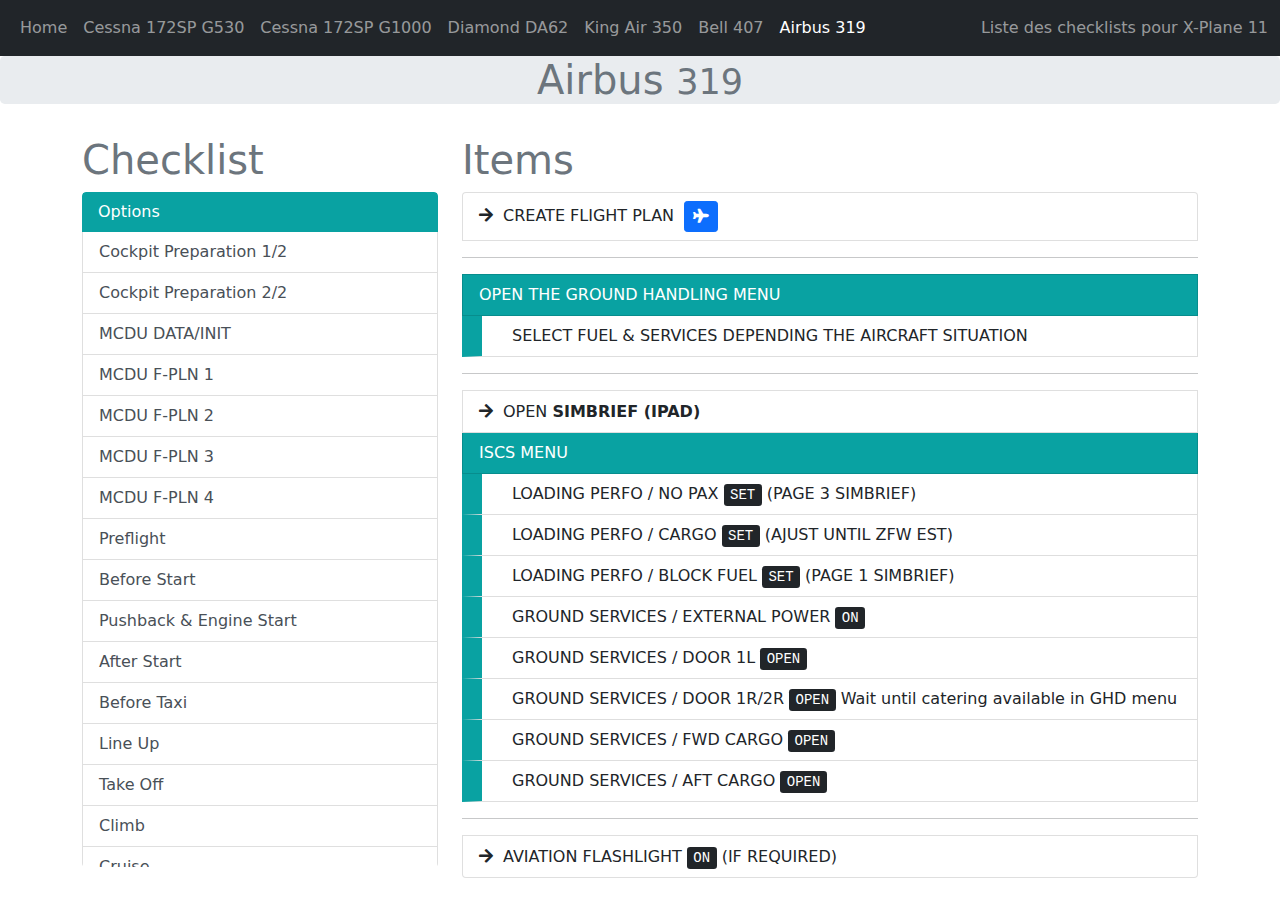
==== airbus319.html @ ed7b4c04 "Update airbus319.html" ====
<!doctype html>
<html lang="en">
<head>
	<title>Checklists pour X-Plane 11</title>
	<meta charset="UTF-8">
	<meta name="Content-Type" content="UTF-8">
	<meta name="Content-Language" content="fr">
	<meta name="Author" content="Coussini">
	<meta name="Viewport" content="width=device-width, initial-scale=1">
	<link rel="stylesheet" href="css/bootstrap.min.css">
	<link rel="stylesheet" href="https://use.fontawesome.com/releases/v5.7.0/css/all.css">	
	<link rel="stylesheet" href="css/style.css">
	<script src="js/bootstrap.bundle.min.js"></script>
	<script src="js/jquery.min.js"></script>
</head>
<body>
	<!--Navigation bar-->
	<div id="nav-placeholder">
	</div>
	<script>
		$("#nav-placeholder").load("nav.html");
	</script>
	<!--end of Navigation bar-->
	<div class="jumbotron jumbotron-fluid">
		<div class="container">
			<h1 class="text-center text-muted">Airbus <small>319</small></h1>
		</div>
	</div>
	<!--Copier le modèle vierge ici-->	
	<div class="container">
		<div class="row">
			<div class="col-4">
				<h1 class="text-muted">Checklist</h1>
				<div class="list-group defile" id="list-tab">
					<a class="list-group-item list-group-item-action active" data-bs-toggle="list" href="#list-option">Options</a>
					<a class="list-group-item list-group-item-action" data-bs-toggle="list" href="#list-cockpit-prepar1">Cockpit Preparation 1/2</a>
					<a class="list-group-item list-group-item-action" data-bs-toggle="list" href="#list-cockpit-prepar2">Cockpit Preparation 2/2</a>
					<a class="list-group-item list-group-item-action" data-bs-toggle="list" href="#list-cockpit-MCDU-data-init">MCDU DATA/INIT</a>
					<a class="list-group-item list-group-item-action" data-bs-toggle="list" href="#list-cockpit-MCDU-f-pln1">MCDU F-PLN 1</a>
					<a class="list-group-item list-group-item-action" data-bs-toggle="list" href="#list-cockpit-MCDU-f-pln2">MCDU F-PLN 2</a>
					<a class="list-group-item list-group-item-action" data-bs-toggle="list" href="#list-cockpit-MCDU-f-pln3">MCDU F-PLN 3</a>
					<a class="list-group-item list-group-item-action" data-bs-toggle="list" href="#list-cockpit-MCDU-sec-rad-init-perf">MCDU F-PLN 4</a>
					<a class="list-group-item list-group-item-action" data-bs-toggle="list" href="#list-cockpit-preflight">Preflight</a>
					<a class="list-group-item list-group-item-action" data-bs-toggle="list" href="#list-before-start">Before Start</a>
					<a class="list-group-item list-group-item-action" data-bs-toggle="list" href="#list-pushback-engine-start">Pushback & Engine Start</a>
					<a class="list-group-item list-group-item-action" data-bs-toggle="list" href="#list-after-start">After Start</a>
					<a class="list-group-item list-group-item-action" data-bs-toggle="list" href="#list-before-taxi">Before Taxi</a>
					<a class="list-group-item list-group-item-action" data-bs-toggle="list" href="#list-lineup">Line Up</a>
					<a class="list-group-item list-group-item-action" data-bs-toggle="list" href="#list-take-off">Take Off</a>
					<a class="list-group-item list-group-item-action" data-bs-toggle="list" href="#list-climb">Climb</a>
					<a class="list-group-item list-group-item-action" data-bs-toggle="list" href="#list-cruise">Cruise</a>
					<a class="list-group-item list-group-item-action" data-bs-toggle="list" href="#list-before-descent">Before Descent</a>
					<a class="list-group-item list-group-item-action" data-bs-toggle="list" href="#list-descent">Descent</a>
					<a class="list-group-item list-group-item-action" data-bs-toggle="list" href="#list-approach">Approach</a>
					<a class="list-group-item list-group-item-action" data-bs-toggle="list" href="#list-landing">Landing</a>
					<a class="list-group-item list-group-item-action" data-bs-toggle="list" href="#list-before-taxi">Before Taxi (after landing)</a>
					<a class="list-group-item list-group-item-action" data-bs-toggle="list" href="#list-parking">Parking</a>
					<a class="list-group-item list-group-item-action" data-bs-toggle="list" href="#list-securing">Securing Aircraft</a>
				</div>
			</div>
			<div class="col-8">
				<h1 class="text-muted">Items</h1>
				<div class="tab-content" id="nav-tabContent">
					<div class="tab-pane active show" id="list-option">
						<ul class="list-group">
							<li class="list-group-item titre-sans-element-primaire">CREATE FLIGHT PLAN<button type="button" class="btn btn-primary btn-sm" data-bs-toggle="modal" data-bs-target="#modal-flight-plan"><i class="fas fa-plane"></i></button></li>
							<hr>
							<li class="list-group-item titre-et-element-primaire">OPEN THE GROUND HANDLING MENU</li>
							<li class="list-group-item element-primaire">SELECT FUEL & SERVICES DEPENDING THE AIRCRAFT SITUATION</li>
							<hr>
							<li class="list-group-item titre-sans-element-primaire">OPEN <strong>SIMBRIEF (IPAD)</strong></li>
							<li class="list-group-item titre-et-element-primaire">ISCS MENU</li>
							<li class="list-group-item element-primaire">LOADING PERFO / NO PAX <kbd>SET</kbd> (PAGE 3 SIMBRIEF)</li>
							<li class="list-group-item element-primaire">LOADING PERFO / CARGO <kbd>SET</kbd> (AJUST UNTIL ZFW EST)</li>
							<li class="list-group-item element-primaire">LOADING PERFO / BLOCK FUEL <kbd>SET</kbd> (PAGE 1 SIMBRIEF)</li>
							<li class="list-group-item element-primaire">GROUND SERVICES / EXTERNAL POWER <kbd>ON</kbd></li>
							<li class="list-group-item element-primaire">GROUND SERVICES / DOOR 1L <kbd>OPEN</kbd></li>
							<li class="list-group-item element-primaire">GROUND SERVICES / DOOR 1R/2R <kbd>OPEN</kbd> Wait until catering available in GHD menu</li>
							<li class="list-group-item element-primaire">GROUND SERVICES / FWD CARGO <kbd>OPEN</kbd></li>
							<li class="list-group-item element-primaire">GROUND SERVICES / AFT CARGO <kbd>OPEN</kbd></li>
							<hr>
							<li class="list-group-item titre-sans-element-primaire">AVIATION FLASHLIGHT <kbd>ON</kbd> (IF REQUIRED)</li>
						</ul>
					</div>
					<div class="tab-pane" id="list-cockpit-prepar1">
						<ul class="list-group">
							<li class="list-group-item titre-et-element-primaire">PEDESTAL (optionnal)</li>
							<li class="list-group-item element-primaire">LANDING GEAR <kbd>DOWN</kbd></li>
							<li class="list-group-item element-primaire list-group-item-danger">PARKING BRAKE <kbd>SET</kbd></li>
							<li class="list-group-item element-primaire">ENGINE MASTER 1 & 2 <kbd>OFF</kbd></li>
							<li class="list-group-item element-primaire">IGNITION SELECTOR <kbd>NORMAL</kbd></li>
							<li class="list-group-item element-primaire">GROUND SPOILER <kbd>RETRACTED-DISARMED</kbd></li>
							<li class="list-group-item element-primaire">FLAPS <kbd>UP</kbd></li>
							<li class="list-group-item element-primaire">WEATHER RADAR (SYS) & (PWS) <kbd>OFF</kbd></li>
							<li class="list-group-item titre-et-element-primaire">OVERHEAD</li>
							<li class="list-group-item element-primaire">BATTERY 1 & 2	<kbd>ON</kbd></li>
							<li class="list-group-item element-primaire">EXTERIOR POWER	<kbd>ON</kbd> (DOORS CLOSE IN 12 MINUTES)</li>
							<li class="list-group-item titre-sans-element-primaire">AVIATION FLASHLIGHT <kbd>OFF</kbd> (IF REQUIRED)</li>
							<li class="list-group-item titre-et-element-primaire">INSTRUMENT PANEL (LIGHTS)</li>
							<li class="list-group-item element-primaire">CPT PFD & ND <kbd>BRT</kbd></li>
							<li class="list-group-item element-primaire">CO-PI PFD & ND <kbd>BRT</kbd></li>
							<li class="list-group-item element-primaire">ECAM UPPER AND LOWER <kbd>BRT</kbd></li>
							<li class="list-group-item element-primaire">MCDU LEFT & RIGHT <kbd>BRT</kbd></li>
						</ul>
					</div>
					<div class="tab-pane" id="list-cockpit-prepar2">
						<ul class="list-group">
							<li class="list-group-item titre-et-element-primaire">OVERHEAD LEFT (BOTTOM TO TOP)</li>
							<li class="list-group-item element-primaire">GND CTL <kbd>ON</kbd></li>
							<li class="list-group-item element-primaire list-group-item-danger">ADIRS DATA <kbd>STS</kbd></li>
							<li class="list-group-item element-primaire list-group-item-danger">ADIRS SYS <kbd>1</kbd></li>
							<li class="list-group-item element-primaire">ADIRS 1 & 2 & 3 <kbd>BAT</kbd></li>
							<li class="list-group-item titre-et-element-primaire">OVERHEAD CENTER (BOTTOM TO TOP)</li>
							<li class="list-group-item element-primaire element-lumiere">NAV & LOGO <kbd>1 </kbd></li>
							<li class="list-group-item element-primaire">OVHD INTEG LIGHT	<kbd>BRT</kbd></li>
							<li class="list-group-item element-primaire">DOME LIGHT	<kbd>BRT</kbd> (1 clic)</li>
							<li class="list-group-item element-primaire">ANN LT	<kbd>TEST</kbd> (and after, 1 clic)</li>
							<li class="list-group-item element-primaire">APU FIRE <kbd>TEST</kbd></li>
							<li class="list-group-item titre-et-element-primaire">ECAM SYSTEM CHECK</li>
							<li class="list-group-item element-primaire">HYD <kbd>PRESS</kbd> (CHECK HYDRAULIC LEVEL)</li>
							<li class="list-group-item element-primaire">ENG <kbd>PRESS</kbd> (CHECK OIL LEVEL)</li>
							<li class="list-group-item element-primaire">DOOR <kbd>PRESS</kbd> (OXYGEN LEVEL MUST BE GREEN)</li>
							<li class="list-group-item titre-sans-element-primaire">DOING WALK AROUND CHECK</li>
						</ul>
					</div>
					<div class="tab-pane" id="list-cockpit-MCDU-data-init">
						<ul class="list-group">
							<li class="list-group-item">FCU MODE SELECT <kbd>PLAN</kbd></li>
							<li class="list-group-item">FCU ZOOM SELECT <kbd>10</kbd></li>
							<li class="list-group-item">FCU DISPLAY SELECT <kbd>CSTR</kbd> (CONSTRAINTS)</li>
							<li class="list-group-item titre-sans-element-primaire">OPEN <strong>SIMBRIEF (IPAD)</strong></li>
							<li class="list-group-item titre-sans-element-primaire">OPEN MCDU AND <strong class="important">ENTERING USING KEYBOARD</strong></li>
							<li class="list-group-item titre-et-element-primaire">MCDU (DATA)</li>
							<li class="list-group-item">CURRENT PAGE <kbd>CHECK ENGINE TYPE</kbd> & <kbd>DATABASE</kbd></li>
							<li class="list-group-item titre-et-element-primaire">MCDU (INIT) INIT A; SIMBRIEF P.1</li>
							<li class="list-group-item">FROM/TO <kbd>DEPARTURE/ARRIVAL</kbd></li>
							<li class="list-group-item">ALTN <kbd>ALTERNATE AIRPORT</kbd></li>
							<li class="list-group-item">FLT NBR <kbd>FLIGHT NUMBER</kbd></li>
							<li class="list-group-item">COST INDEX <kbd>CI</kbd></li>
							<li class="list-group-item">CRZ FL <kbd>FL STEPS</kbd></li>
							<li class="list-group-item">ALIGN IRS <kbd>PRESS</kbd></li>
						</ul>
					</div>
					<div class="tab-pane" id="list-cockpit-MCDU-f-pln1">
						<ul class="list-group">
							<li class="list-group-item important">F-PLN KEY (GO TOP F-PLN); AIR PORT KEY (GO BOTTOM F-PLN)</li>
							<li class="list-group-item titre-et-element-primaire">MCDU (F-PLN) (INSERT DEPARTURE) SIMBRIEF P.2</li>
							<li class="list-group-item">DEPARTURE AIRPORT <kbd>PRESS TWICE</kbd></li>
							<li class="list-group-item">RUNWAY SELECT <kbd>PRESS</kbd></li>
							<li class="list-group-item">SIDS SELECT <kbd>PRESS</kbd> (IF REQUIRED)</li>
							<li class="list-group-item">TRANSIT SELECT <kbd>PRESS</kbd>	(IF REQUIRED)</li>
							<li class="list-group-item">F-PLN <kbd>PRESS</kbd> & INSERT <kbd>PRESS</kbd></li>
							<li class="list-group-item titre-et-element-primaire">MCDU (F-PLN) (INSERT WAYPOINT) SIMBRIEF P.2</li>
							<li class="list-group-item">ARROW UP <kbd>PRESS</kbd> (UNTIL F-PLN DISCONTINUITY)</li>
							<li class="list-group-item">ENTERING WAYPOINT AND CLIC <kbd>LEFT</kbd></li>
							<li class="list-group-item">INSERT <kbd>PRESS</kbd></li>
							<li class="list-group-item important">A GOOD PRACTICE ARE ENTERING TWO WAYPOINTS; THEN INSERT IT</li>
							<li class="list-group-item titre-et-element-primaire">MCDU (F-PLN) (DELETING WAYPOINT)</li>
							<li class="list-group-item">ARROW UP <kbd>PRESS</kbd> (UNTIL WAYPOINT TO DELETE)</li>
							<li class="list-group-item">CLR <kbd>CLIC</kbd></li>
							<li class="list-group-item">CLIC <kbd>LEFT</kbd> TO THE DESIRED WAYPOINT</li>
							<li class="list-group-item">INSERT <kbd>PRESS</kbd></li>
						</ul>
					</div>
					<div class="tab-pane" id="list-cockpit-MCDU-f-pln2">
						<ul class="list-group">
							<li class="list-group-item titre-et-element-primaire">MCDU (F-PLN) (INSERT AIRWAYS) SIMBRIEF P.2</li>
							<li class="list-group-item important">EXAMPLE: P600 FENIK L612 LAKEY</li>
							<li class="list-group-item">ARROW UP <kbd>PRESS</kbd> (UNTIL LAST WAYPOINT)</li>
							<li class="list-group-item">CLIC <kbd>LEFT</kbd> (NEAR THE LAST WAYPOINT)</li>
							<li class="list-group-item">AIRWAYS <kbd>PRESS</kbd></li>
							<li class="list-group-item">ENTERING P600 <kbd>CLIC VIA</kbd></li>
							<li class="list-group-item">ENTERING FENIK <kbd>CLIC TO</kbd></li>
							<li class="list-group-item">ENTERING L612 <kbd>CLIC VIA</kbd></li>
							<li class="list-group-item">ENTERING LAKEY <kbd>CLIC TO</kbd></li>
							<li class="list-group-item">RETURN <kbd>PRESS</kbd></li>
							<li class="list-group-item titre-et-element-primaire">MCDU (F-PLN) (INSERT ARRIVAL) SIMBRIEF P.2</li>
							<li class="list-group-item">ARRIVAL AIRPORT <kbd>PRESS</kbd></li>
							<li class="list-group-item">ARRIVAL <kbd>PRESS</kbd></li>
							<li class="list-group-item">RUNWAY SELECT <kbd>PRESS</kbd> (SELECT <span class="important fw-bold">RNV</span> OR <span class="important fw-bold">ILS</span> RUNWAY)</li>
							<li class="list-group-item">STAR SELECT <kbd>PRESS</kbd>	(IF REQUIRED)</li>
							<li class="list-group-item">VIA SELECT <kbd>PRESS</kbd>	(IF REQUIRED)</li>
							<li class="list-group-item">TRANSIT SELECT <kbd>PRESS</kbd>	(IF REQUIRED)</li>
							<li class="list-group-item">F-PLN <kbd>PRESS</kbd> & INSERT <kbd>PRESS</kbd></li>
						</ul>
					</div>
					<div class="tab-pane" id="list-cockpit-MCDU-f-pln3">
						<ul class="list-group">
							<li class="list-group-item titre-et-element-primaire">MCDU (F-PLN) (REMOVING DISC & MANUAL)</li>
							<li class="list-group-item">ARROW UP <kbd>PRESS</kbd> (UNTIL MANUAL)</li>
							<li class="list-group-item">CLR <kbd>CLIC</kbd></li>
							<li class="list-group-item">CLIC <kbd>LEFT</kbd> TO THE MANUAL WAYPOINT</li>
							<li class="list-group-item">INSERT <kbd>PRESS</kbd></li>
							<li class="list-group-item">ARROW UP <kbd>PRESS</kbd> (UNTIL F-PLN DISCONTINUITY)</li>
							<li class="list-group-item">CLR <kbd>CLIC</kbd></li>
							<li class="list-group-item">CLIC <kbd>LEFT</kbd> TO THE DISCONTINUITY</li>
							<li class="list-group-item">INSERT <kbd>PRESS</kbd></li>
							<li class="list-group-item titre-et-element-primaire">MCDU (F-PLN) (VERIFYING ROUTE)</li>
							<li class="list-group-item">F-PLN <kbd>PRESS</kbd></li>
							<li class="list-group-item">ARROW UP <kbd>PRESS</kbd> THRU VERIFICATION</li>
							<li class="list-group-item">CHECK ON THE NAVIGATION DISPLAY IF ROUTE OK</li>
							<li class="list-group-item">CHECK ALL CONSTRAINTS ALTITUDE WITHIN MAPS</li>
						</ul>
					</div>
					<div class="tab-pane" id="list-cockpit-MCDU-sec-rad-init-perf">
						<ul class="list-group">
							<li class="list-group-item titre-et-element-primaire">MCDU (SEC F-PLN) (TO BE COMPLETED)</li>
							<li class="list-group-item titre-et-element-primaire">MCDU (RAD NAV)</li>
							<li class="list-group-item">CHECK THAT ALL FREQ ARE CORRECT WITHIN MAPS</li>
							<li class="list-group-item titre-et-element-primaire">MCDU (INIT) INIT B</span></li>
							<li class="list-group-item important">N.B: PRESS LEFT KEY IF NOT INIT B PAGE</li>
							<li class="list-group-item titre-sans-element-primaire">ISCS MENU (LOADING PERFO)</li>
							<li class="list-group-item">ZFW/ZFWCG <kbd>PRESS</kbd> (FROM AIRCRAFT LOADING PAYLOD INFO)</li>
							<li class="list-group-item">BLOCK FUEL <kbd>PRESS</kbd> (FROM AIRCRAFT BLOCK FUEL INFO)</li>
							<li class="list-group-item titre-et-element-primaire">MCDU (PERF)</li>
							<li class="list-group-item titre-sans-element-primaire">ISCS MENU (LOADING PERFO)</li>
							<li class="list-group-item important">IN TO PERFORMANCE, SELECT S/F CONFIG</li>
							<li class="list-group-item">V1 <kbd>PRESS</kbd> (FROM TO PERFORMANCE INFO)</li>
							<li class="list-group-item">VR <kbd>PRESS</kbd> (FROM TO PERFORMANCE INFO)</li>
							<li class="list-group-item">V2 <kbd>PRESS</kbd> (FROM TO PERFORMANCE INFO)</li>
							<li class="list-group-item">TRANS ALT <kbd>PRESS</kbd> (18000 NA; 6000 EU FROM TO PERFORMANCE INFO)</li>
							<li class="list-group-item">FLAPS/THS <kbd>PRESS</kbd> FROM S/F CONFIG & THS INFO</li>
							<li class="list-group-item">FLEX TO TEMP <kbd>PRESS</kbd> FROM FLEX TEMP INFO</li>
						</ul>
					</div>
					<div class="tab-pane" id="list-cockpit-preflight">
						<ul class="list-group">
							<li class="list-group-item">SEATBELTS <kbd>AUTO</kbd></li>
							<li class="list-group-item">NO SMOKING <kbd>AUTO</kbd></li>
							<li class="list-group-item">FUEL PUMPS (6) <kbd>ON</kbd></li>
							<li class="list-group-item">APU MASTER <kbd>ON</kbd></li>
							<li class="list-group-item"><i class="fas fa-circle-notch fa-spin"></i>&nbsp;&nbsp;("WAIT UNTIL FLAPS OPEN (ECAM APU)")</li>
							<li class="list-group-item">APU START <kbd>ON</kbd></li>
							<li class="list-group-item"><i class="fas fa-circle-notch fa-spin"></i>&nbsp;&nbsp;("WAIT UNTIL AVAIL (ECAM APU)")</li>
							<li class="list-group-item">EXTERIOR POWER	<kbd>OFF</kbd></li>
							<hr>
							<li class="list-group-item titre-sans-element-primaire">OPEN THE GROUND HANDLING MENU / CONTROL / HIDE ALL</li>
							<li class="list-group-item titre-et-element-primaire">ISCS MENU</li>
							<li class="list-group-item element-primaire">GROUND SERVICES / DOOR 1L <kbd>CLOSE</kbd></li>
							<li class="list-group-item element-primaire">GROUND SERVICES / DOOR 1R/2R <kbd>CLOSE</kbd></li>
							<li class="list-group-item element-primaire">GROUND SERVICES / FWD CARGO <kbd>CLOSE</kbd></li>
							<li class="list-group-item element-primaire">GROUND SERVICES / AFT CARGO <kbd>CLOSE</kbd></li>
						</ul>
					</div>
					<div class="tab-pane" id="list-before-start">
						<ul class="list-group">
							<li class="list-group-item titre-sans-element-primaire">CHECK THAT ALL DOORS ARE CLOSE</li>
							<li class="list-group-item element-lumiere">BEACON <kbd>ON </kbd></li>
							<li class="list-group-item">BARO DEPARTURE <kbd>SET</kbd></li>
							<li class="list-group-item">ALTITUDE <kbd>SET</kbd></li>
							<li class="list-group-item">FCU MODE SELECT <kbd>ARC</kbd></li>
							<li class="list-group-item">FCU ZOOM SELECT <kbd>20</kbd></li>
							<li class="list-group-item">TERR ON ND <kbd>ON</kbd></li>
							<li class="list-group-item">TRANSPONDER MODE <kbd>AUTO</kbd></li>
							<li class="list-group-item">ENTER SQUAT NUMBER <kbd>1577</kbd></li>
							<li class="list-group-item">TCAS <kbd>ABV</kbd></li>
						</ul>
					</div>
					<div class="tab-pane" id="list-pushback-engine-start">
						<ul class="list-group">
							<li class="list-group-item titre-et-element-primaire">BETTER PUSHBACK</li>
							<li class="list-group-item element-primaire">PRE-PLAN <kbd>EXECUTE</kbd></li>
							<li class="list-group-item element-primaire">PUSHBACK <kbd>START</kbd></li>
							<hr>
							<li class="list-group-item titre-et-element-primaire">ENGINE START</li>
							<li class="list-group-item element-primaire">APU BLEED <kbd>ON</kbd></li>
							<li class="list-group-item element-primaire">ENGINE MODE <kbd>START</kbd></li>
							<li class="list-group-item element-primaire list-group-item-danger">ENGINE 1 <kbd>START</kbd></li>
							<li class="list-group-item element-primaire">CHRONO <kbd>START</kbd></li>
							<li class="list-group-item element-primaire"><i class="fas fa-circle-notch fa-spin"></i>&nbsp;&nbsp;("WAIT UNTIL ENGINE 1 N1 AVAILABLE ")</li>
							<li class="list-group-item element-primaire">CHRONO <kbd>STOP</kbd></li>
							<li class="list-group-item element-primaire list-group-item-danger">ENGINE 2 <kbd>START</kbd></li>
							<li class="list-group-item element-primaire">CHRONO <kbd>START</kbd></li>
							<li class="list-group-item element-primaire"><i class="fas fa-circle-notch fa-spin"></i>&nbsp;&nbsp;("WAIT UNTIL ENGINE 2 N1 AVAILABLE ")</li>
							<li class="list-group-item element-primaire">CHRONO <kbd>STOP</kbd></li>
						</ul>
					</div>
					<div class="tab-pane" id="list-after-start">
						<ul class="list-group">
							<li class="list-group-item">ENGINE MODE <kbd>NORM</kbd></li>
							<li class="list-group-item">GROUND SPOILER <kbd>ARM</kbd></li>
							<li class="list-group-item">RUD TRIM <kbd>RESET</kbd></li>
							<li class="list-group-item">FLAPS <kbd>SET FOR TAKOFF</kbd></li>
							<li class="list-group-item">TRIM <kbd>SET FOR TAKOFF</kbd></li>
							<li class="list-group-item">APU BLEED <kbd>OFF</kbd></li>
							<li class="list-group-item">APU MASTER <kbd>OFF</kbd></li>
						</ul>
					</div>
					<div class="tab-pane" id="list-before-taxi">
						<ul class="list-group">
							<li class="list-group-item element-lumiere">RUNWAY TURN <kbd>ON</kbd></li>
							<li class="list-group-item element-lumiere">NOSE LIGHT <kbd>TAXI</kbd></li>
							<li class="list-group-item titre-sans-element-primaire">CALL FOLOW ME CAR</li>
							<li class="list-group-item titre-sans-element-primaire">TAXING RUNWAY <kbd>20 KNOTS </kbd></li>
						</ul>
					</div>
					<div class="tab-pane" id="list-lineup">
						<ul class="list-group">
							<li class="list-group-item titre-et-element-primaire">ECAM F/CTL MENU</li>
							<li class="list-group-item element-primaire">FLIGHT CONTROL <kbd>CHECK</kbd></li>
							<li class="list-group-item">AUTO BRAKE <kbd>MAX</kbd></li>
							<li class="list-group-item">TEST T.O CONFIG <kbd>PUSH</kbd></li>
							<li class="list-group-item">CALL FWD (OVERHEAD) <kbd>PUSH</kbd> (CLEAR CONFIGURATION STATUS ECAM)</li>
							<li class="list-group-item">RADAR <kbd>ON</kbd></li>
							<li class="list-group-item">WINDSHIELD <kbd>ON</kbd></li>
							<li class="list-group-item">TCAS <kbd>TA/RA</kbd></li>
							<li class="list-group-item element-lumiere">STROBE <kbd>AUTO</kbd></li>
							<li class="list-group-item element-lumiere">LAND <kbd>ON</kbd></li>
							<li class="list-group-item element-lumiere">NOSE <kbd>T.O.</kbd></li>
						</ul>
					</div>
					<div class="tab-pane" id="list-take-off">
						<ul class="list-group">
							<li class="list-group-item list-group-item-danger">PARKING BRAKE <kbd>SET</kbd></li>
							<li class="list-group-item">CHRONO <kbd>START</kbd></li>
							<li class="list-group-item">THROTTLE N1 <kbd>50%</kbd></li>
							<li class="list-group-item">PARKING BRAKE <kbd>RELEASE</kbd></li>
							<li class="list-group-item">THROTTLE N1 <kbd>FLEX/TOGA</kbd></li>
							<li class="list-group-item titre-sans-element-primaire important">JOYSTICK DOWN UNTIL 80KTS; NEUTRAL AT 100KTS</li>
							<hr>
							<li class="list-group-item titre-et-element-primaire">VR - POSITIVE RATE</li>
							<li class="list-group-item element-primaire">LANDING GEAR <kbd>UP</kbd></li>
							<li class="list-group-item element-primaire">GROUND SPOILER <kbd>DISARMED</kbd></li>
							<li class="list-group-item titre-et-element-primaire">FOLLOW FLIGHT DIRECTOR</li>
							<li class="list-group-item element-primaire">PFD "LVR CLB"</span> <kbd>THROTTLE LEVERS CLB</kbd></li>
							<li class="list-group-item element-primaire"><kbd class="pfd-airspeed">-F</kbd> FLAPS <kbd>UP</kbd></li>
							<li class="list-group-item element-primaire"><kbd class="pfd-airspeed">-S</kbd> FLAPS <kbd>RETRACT</kbd></li>
							<hr>
							<li class="list-group-item">AP1 <kbd>ON</kbd></li>
							<li class="list-group-item">ECAM CRUISE (TAT) -> 10°C (CLOUDY) <kbd>ENG ICE ON</kbd></li>
							<li class="list-group-item element-lumiere">RUNWAY TURN <kbd>OFF</kbd></li>
							<li class="list-group-item element-lumiere">NOSE LIGHT <kbd>OFF</kbd></li>
						</ul>
					</div>
					<div class="tab-pane" id="list-climb-cruise">
						<ul class="list-group">
							<li class="list-group-item">160-170 KIAS <kbd>TORQUE 80 </kbd></li>
							<li class="list-group-item">PROPELLER LEVERS <kbd>1600 RPM</kbd></li>
 							<hr>
							<li class="list-group-item titre-et-element-primaire">CLIMBING SPEEDS</li>
							<li class="list-group-item element-primaire">170 KIAS <kbd>0 TO 10,000 </kbd></li>
							<li class="list-group-item element-primaire">160 KIAS <kbd>10,000 TO 15,000 </kbd></li>
							<li class="list-group-item element-primaire">150 KIAS <kbd>15,000 TO 20,000 </kbd></li>
							<li class="list-group-item element-primaire">140 KIAS <kbd>20,000 TO 25,000 </kbd></li>
							<li class="list-group-item element-primaire">130 KIAS <kbd>25,000 TO 30,000 </kbd></li>
							<li class="list-group-item element-primaire">120 KIAS <kbd>30,000 TO 35,000 </kbd></li>
							<hr>
							<li class="list-group-item titre-et-element-primaire">GENERAL RULES TRANSITION LEVEL (CLIMB)</li>
							<li class="list-group-item element-primaire">BARO <kbd>SET STANDARD</kbd></li>
							<hr>
							<li class="list-group-item titre-et-element-primaire">CRUISE</li>
							<li class="list-group-item element-primaire">TORQUE <kbd>85</kbd></li>
							<li class="list-group-item element-primaire list-group-item-danger">AUTOFEATHER <kbd>OFF </kbd></li>
						</ul>
					</div>
					<div class="tab-pane" id="list-descent">
						<ul class="list-group">
							<li class="list-group-item titre-sans-element-primaire titre-et-element-primaire">CHECKLIST PERFORMANCE LANDING</li>
							<li class="list-group-item titre-sans-element-primaire element-primaire">PRESS SET MARKERS</li>
							<hr>
							<li class="list-group-item titre-sans-element-primaire">CHECK VNAV DATA (GARMIN 530)</li>
							<hr>
							<li class="list-group-item">ESTABLISH 180 KIAS <kbd>TORQUE 15</kbd></li>
							<li class="list-group-item list-group-item-danger">SET ALTITUDE DESCENT JUST BEFORE DESCENT</li>
							<li class="list-group-item element-primaire">DSC (AUTOPILOT) <kbd>ACTIVE</kbd></li>
							<li class="list-group-item element-primaire list-group-item-danger">AUTOFEATHER <kbd>ON </kbd></li>
							<hr>
							<li class="list-group-item titre-et-element-primaire">GENERAL RULES TRANSITION LEVEL (DESCENT)</li>
							<li class="list-group-item element-primaire titre-sans-element-primaire">OPEN <strong>LITTLE NAVMAP (IPAD)</strong></li>
							<li class="list-group-item element-primaire">BARO ARRIVAL <kbd>SET</kbd></li>
						</ul>
					</div>
					<div class="tab-pane" id="list-approach">
						<ul class="list-group">
							<li class="list-group-item">CRS ACT (IN CASE ILS ONLY) <kbd>UNTIL LOC</kbd></li>
							<li class="list-group-item element-lumiere">LANDING LIGHTS <kbd>ON</kbd></li>	
							<li class="list-group-item">PROPELLER LEVERS <kbd>HIGH RPM</kbd></li>
							<li class="list-group-item">CONDITION LEVERS <kbd>HIGH IDLE</kbd></li>
							<li class="list-group-item">APPR <kbd>ACTIVE</kbd></li>
 							<hr>
							<li class="list-group-item titre-et-element-primaire">SPEEDS</li>
							<li class="list-group-item element-primaire">GREEN DOT <kbd>FLAPS 1 </kbd></li>
							<li class="list-group-item element-primaire">S-SPEED <kbd>GEAR DOWN </kbd></li>
							<li class="list-group-item element-primaire">S-SPEED <kbd>FLAPS 2 </kbd></li>
							<li class="list-group-item element-primaire">F-SPEED <kbd>FLAPS 3 </kbd></li>
						</ul>
					</div>
					<div class="tab-pane" id="list-landing">
						<ul class="list-group">
							<li class="list-group-item titre-et-element-primaire">EXIT RUNWAY</li>
							<li class="list-group-item element-primaire">FLAPS <kbd>UP </kbd></li>
							<li class="list-group-item element-primaire element-lumiere">LANDING LIGHTS <kbd>OFF </kbd></li>
							<li class="list-group-item element-primaire element-lumiere">STROBE LIGHTS <kbd>OFF</kbd></li>	
						</ul>
					</div>
					<div class="tab-pane" id="list-parking">
						<ul class="list-group">
							<li class="list-group-item">PARKING BRAKE <kbd>SET </kbd></li>
							<li class="list-group-item titre-sans-element-primaire">OPEN WINDOWS</li>
							<li class="list-group-item list-group-item-danger">ENG AUTO <kbd>OFF </kbd></li>
							<li class="list-group-item">BLEED AIR VALVES <kbd>OFF </kbd></li>
							<li class="list-group-item">ENVR BLEED AIR NORMAL <kbd>OFF </kbd></li>
							<li class="list-group-item">AIR CONDITIONING BUTON <kbd>OFF </kbd></li>
							<li class="list-group-item">AFT BLOWER <kbd>OFF </kbd></li>
						</ul>
					</div>
					<div class="tab-pane" id="list-shutdown">
						<ul class="list-group">
							<li class="list-group-item list-group-item-danger">AVIONIC MASTER <kbd>OFF </kbd></li>
							<li class="list-group-item">INVERTER 1 <kbd>OFF </kbd></li>
							<li class="list-group-item">INVERTER 2 <kbd>OFF </kbd></li>
							<li class="list-group-item">CONDITION LEVERS <kbd>CUT OFF </kbd></li>
							<li class="list-group-item">PROPELLER LEVERS <kbd>FEATHER </kbd></li>
							<li class="list-group-item element-lumiere">BEACON LIGHTS <kbd>OFF </kbd></li>
							<li class="list-group-item element-lumiere">TAXI LIGHTS <kbd>OFF </kbd></li>
							<li class="list-group-item element-lumiere">NAV LIGHTS <kbd>OFF </kbd></li>
							<li class="list-group-item">L GEN <kbd>OFF </kbd></li>
							<li class="list-group-item">R GEN <kbd>OFF </kbd></li>
							<li class="list-group-item">TURBINE < 15% <kbd class="petit">MASTER (BAT) </kbd><kbd class="petit">OFF</kbd></li>
						</ul>
					</div>
				</div>
			</div>
		</div>    
	</div>    
	<!-- 	modal flight plan here -->						
	<div class="modal" id="modal-flight-plan" tabindex="-1">
		<div class="modal-dialog modal-dialog-centered modal-dialog-scrollable">
			<div class="modal-content">
				<div class="modal-header">
					<h5 class="modal-title">CREATE FLIGHT PLAN</h5>
				</div>
				<div class="modal-body">
					<ul class="list-group">
						<li class="list-group-item titre-fonce">SIMBRIEF (Desktop)</li>
						<li class="list-group-item">Créé un vol; Générer le plan de vol OFP;</li>
						<li class="list-group-item">À la page 2 du document PDF preview, copier le « routing »</li>
						<li class="list-group-item titre-fonce">LITTLE NAVMAP (Desktop)</li>
						<li class="list-group-item">Choisir l’option nouveau plan de vol à partir de la description de l’itinéraire</li>
						<li class="list-group-item">Enlever les références de pistes (genre "/24r")</li>
						<li class="list-group-item">Cliquez sur lire la description de l’itinéraire</li>
						<li class="list-group-item">Cliquez sur créer un plan de vol</li>
						<li class="list-group-item">Dans la planification de vol, cliquez sur les aéroports pour ajouter les sid ou les star ou les procédures d’approche selon le cas.</li>
						<li class="list-group-item">Cliquez sur l’icône correspondant au profil d’élévation du plan de vol pour l’<span class="important">ALTITUDE SÉCURITAIRE</span> à utiliser pour ce vol (la ligne rouge de ce graphique indique le niveau à respecter)</li>
					</ul>
				</div>
				<div class="modal-footer">
					<button type="button" class="btn btn-secondary" data-bs-dismiss="modal">Close</button>
				</div>
			</div>
		</div>
	</div>
	<!-- 	modal insert Garmion 530 RNAV or ILS here -->						
	<div class="modal" id="modal-enter-garmin-G530-rnav" tabindex="-1">
		<div class="modal-dialog modal-dialog-centered modal-dialog-scrollable">
	    <div class="modal-content">
	      <div class="modal-header">
	        <h5 class="modal-title">INSERTING GARMIN G530 DATA</h5>
	      </div>
	      <div class="modal-body">
					<ul class="list-group">
						<li class="list-group-item list-group-item-danger">Toujours saisir l'aéroport de départ et destination au début de la séquence de saisi</li>
						<li class="list-group-item list-group-item-danger">Ensuite entrer la SID, la ROUTE puis la STAR</li>
						<hr>
						<li class="list-group-item titre-et-element-primaire">Pour détruire un waypoint ou un item</li>
						<li class="list-group-item element-primaire">Appuyez sur le gros bouton <kbd>CRSR</kbd> pour être en surbrillance</li>
						<li class="list-group-item element-primaire">Tournez le gros bouton <kbd>CRSR</kbd> pour choisir un waypoint</li>
						<li class="list-group-item element-primaire">Appuyez sur <kbd>CLR</kbd> + <kbd>ENT</kbd></li>
						<hr>
						<li class="list-group-item"><code>Cyhu/24r dct megtu naskk cyul/06r</code></li>
						<li class="list-group-item titre-fonce">Saisir cyhu (Aéroport de départ)</li>
						<li class="list-group-item">Appuyez longuement sur <kbd>CLR</kbd></li>
						<li class="list-group-item">Appuyez sur <kbd>FPL</kbd></li>
						<li class="list-group-item">Appuyez sur <kbd>MENU</kbd></li>
						<li class="list-group-item">Utilisez un bouton <kbd>CRSR</kbd> et sélectionner « delete flight plan » + <kbd>ENT</kbd></li>
						<li class="list-group-item">Si cyhu n’est pas inscrit, appuyez longuement sur <kbd>CLR</kbd> puis faire <kbd>FPL</kbd></li>
						<li class="list-group-item">Assurez vous que cyhu est en surbrillance (sinon appuyez sur le bouton <kbd>CRSR</kbd>)</li>
						<li class="list-group-item">Tournez le gros bouton <kbd>CRSR</kbd> pour choisir une ligne vierge en bas</li>
						<li class="list-group-item titre-fonce">Saisir cyul (Aéroport d'arrivée)</li>
						<li class="list-group-item">Tournez le petit bouton <kbd>CRSR</kbd> pour choisir la premiere</li>
						<li class="list-group-item">Tournez le gros bouton <kbd>CRSR</kbd> pour faire la lettre suivante</li>
						<li class="list-group-item">Lorsque le mot cyul est inscrit + <kbd>ENT (2 fois)</kbd></li>
						<li class="list-group-item">Assurez vous que cyul est en surbrillance, ce qui permet d'insérer un point avant ce dernier</li>
						<li class="list-group-item titre-fonce">Saisir la route megtu ET naskk</li>
						<li class="list-group-item">Procédez à la saisie sur le mot cyul (ne pas s'en faire car cela n'effacera pas cyul)</li>
						<li class="list-group-item titre-fonce">Procédure d'arrivée STAR</li>
						<li class="list-group-item">Assurez vous que cyul est en surbrillance</li>
						<li class="list-group-item">Appuyez sur <kbd>PROC</kbd></li>
						<li class="list-group-item">Utilisez un bouton <kbd>CRSR</kbd> et sélectionner « select approach » + <kbd>ENT</kbd></li>
						<li class="list-group-item titre-fonce">RNAV</li>
						<li class="list-group-item">Utilisez un bouton <kbd>CRSR</kbd> et sélectionner « rnv06r gps » + <kbd>ENT</kbd></li>
						<li class="list-group-item">Utilisez un bouton <kbd>CRSR</kbd> et sélectionner « vectors » + <kbd>ENT (2 fois)</kbd></li>
						<li class="list-group-item titre-fonce">ILS</li>
						<li class="list-group-item">Utilisez un bouton <kbd>CRSR</kbd> et sélectionner « ils06r » + <kbd>ENT</kbd></li>
						<li class="list-group-item">Utilisez un bouton <kbd>CRSR</kbd> et sélectionner « vectors » + <kbd>ENT (2 fois)</kbd></li>
					</ul>
	      </div>
	      <div class="modal-footer">
	        <button type="button" class="btn btn-secondary" data-bs-dismiss="modal">Close</button>
	      </div>
	    </div>
		</div>
	</div>
	<!-- 	modal flight plan here -->						
	<div class="modal" id="modal-enter-garmin-G530-managing" tabindex="-1">
		<div class="modal-dialog modal-dialog-centered modal-dialog-scrollable">
	    <div class="modal-content">
	      <div class="modal-header">
	        <h5 class="modal-title">SAVING OR LOADING G530 GARMIN FLIGHT PLAN</h5>
	      </div>
	      <div class="modal-body">
					<ul class="list-group">
						<li class="list-group-item titre-fonce">SAUVEGARDE DU PLAN DE VOL</li>
						<li class="list-group-item">Appuyez sur <kbd>FPL</kbd></li>
						<li class="list-group-item">Appuyez sur <kbd>MENU</kbd></li>
						<li class="list-group-item">Utilisez un bouton <kbd>CRSR</kbd> et sélectionner « save flight plan » + <kbd>ENT</kbd></li>
						<li class="list-group-item titre-fonce">CHARGER UN PLAN DE VOL</li>
						<li class="list-group-item">Appuyez sur <kbd>FPL</kbd></li>
						<li class="list-group-item">Assurez vous le plan de vol ne soit pas en surbrillance (sinon appuyez sur le bouton <kbd>CRSR</kbd>)</li>
						<li class="list-group-item">Utilisez le petit bouton <kbd>CRSR</kbd> afin d’afficher la liste des plans de vol sauvegardés</li>
						<li class="list-group-item">Appuyez sur le bouton <kbd>CRSR</kbd></li>
						<li class="list-group-item">Utilisez un bouton <kbd>CRSR</kbd> et sélectionnez le plan de vol désiré + <kbd>ENT</kbd></li>
					</ul>
	      </div>
	      <div class="modal-footer">
	        <button type="button" class="btn btn-secondary" data-bs-dismiss="modal">Close</button>
	      </div>
	    </div>
		</div>
	</div>
	<!-- 	modal flight plan here -->						
	<div class="modal" id="modal-enter-garmin-G530-vnav" tabindex="-1">
		<div class="modal-dialog modal-dialog-centered modal-dialog-scrollable">
	    <div class="modal-content">
	      <div class="modal-header">
	        <h5 class="modal-title">ENTERING G530 GARMIN VNANV DATA</h5>
	      </div>
	      <div class="modal-body">
					<ul class="list-group">
						<li class="list-group-item">Appuyez sur <kbd>VNAV</kbd></li>
						<li class="list-group-item">Assurez d'être en surbrillance (sinon appuyez sur le bouton <kbd>CRSR</kbd></li>
						<li class="list-group-item">Utilisez le gros bouton <kbd>CRSR</kbd> pour sélectionner un champs de saisie</li>
						<li class="list-group-item">Utilisez le petit bouton <kbd>CRSR</kbd> pour saisir des données</li>
						<li class="list-group-item titre-fonce">TARGET ALTITUDE</li>
						<li class="list-group-item">Choisissez la valeur en pied selon un waypoint ou autres</li>
						<li class="list-group-item titre-fonce">TARGET POSITION</li>
						<li class="list-group-item">Choisisez la valeur en NM de la position cible</li>
						<li class="list-group-item">Choisisez si on doit atteindre cette cible avant (Before) ou après (After)</li>
						<li class="list-group-item">Choisisez le waypoint cible ou l'aéroport</li>
						<li class="list-group-item titre-fonce">VS PROFILE</li>
						<li class="list-group-item">Choisisez la valeur en f/s (idéalement 1000-1500 feet/minutes)</li>
					</ul>
	      </div>
	      <div class="modal-footer">
	        <button type="button" class="btn btn-secondary" data-bs-dismiss="modal">Close</button>
	      </div>
	    </div>
		</div>
	</div>
	<script>
		$(document).ready(function() {
			$('a.list-group-item').click(function() {
				$('li').removeClass("active");
			});
			$('li').click(function() {
				$('li.active').removeClass("active");
				$(this).addClass("active");
			});
		});
	</script>	
	<!--Fin du modèle vierge -->	
</body>
</html>
---- css/style.css ----
/*!
 * Mes styles pour les checklists
 */
.jumbotron 
{
	margin-bottom: 2rem;
	background-color: #e9ecef;
	border-radius: .3rem;
}
.img-menu 
{
    float: left;
    width:  100px;
    height: 100px;
    object-fit: cover;
}
.btn
{
	margin-left: 10px;
}
.btn-primary:not(:disabled):not(.disabled):focus{
  box-shadow: 0 0 5px red;
}
a.list-group-item.active 
{
	background-color: #09A2A2;
	border: #09A2A2;
}
li.list-group-item.active 
{
	background-color: lightgrey;
	border: lightgrey;
	color: black;
}
.important
{
	color: #0d6efd;
}
kbd.petit
{
	font-size: 12px;
}
kbd.petit::after
{
	color: red;
	content: "/";
}
/*!
 * Styles Généraux
 */
.titre-fonce
{
	background-color: black;
	color: white;
}
.titre-et-element-primaire
{
	background-color: #09A2A2;
	color: white;
}
.element-primaire, li.list-group-item.element-primaire.active
{
	border-left-style: solid;
	border-left-width: 20px;
	border-left-color: #09A2A2;
	padding-left: 30px;
}
.titre-sans-element-primaire
{
	/*background-color: #96FFFF;*/
}
.titre-sans-element-primaire::before
{
	font-family: "Font Awesome 5 Free"; font-weight: 900; content: "\f061";
	margin-right: 10px;
}
.titre-et-element-secondaire
{
	background-color: darkgrey;
}
.element-secondaire, li.list-group-item.element-secondaire.active
{
	border-left-style: solid;
	border-left-width: 20px;
	border-left-color: black;
	padding-left: 30px;
}
.element-lumiere
{
	background-color: #fff3cd;
	color: black;
}
.element-lumiere > kbd
{
	color:	orange;
}
.defile 
{
  height: 75vh;
  overflow: hidden;
  overflow-y: scroll; 
}
.pfd-airspeed
{
	color: #28B463;
}
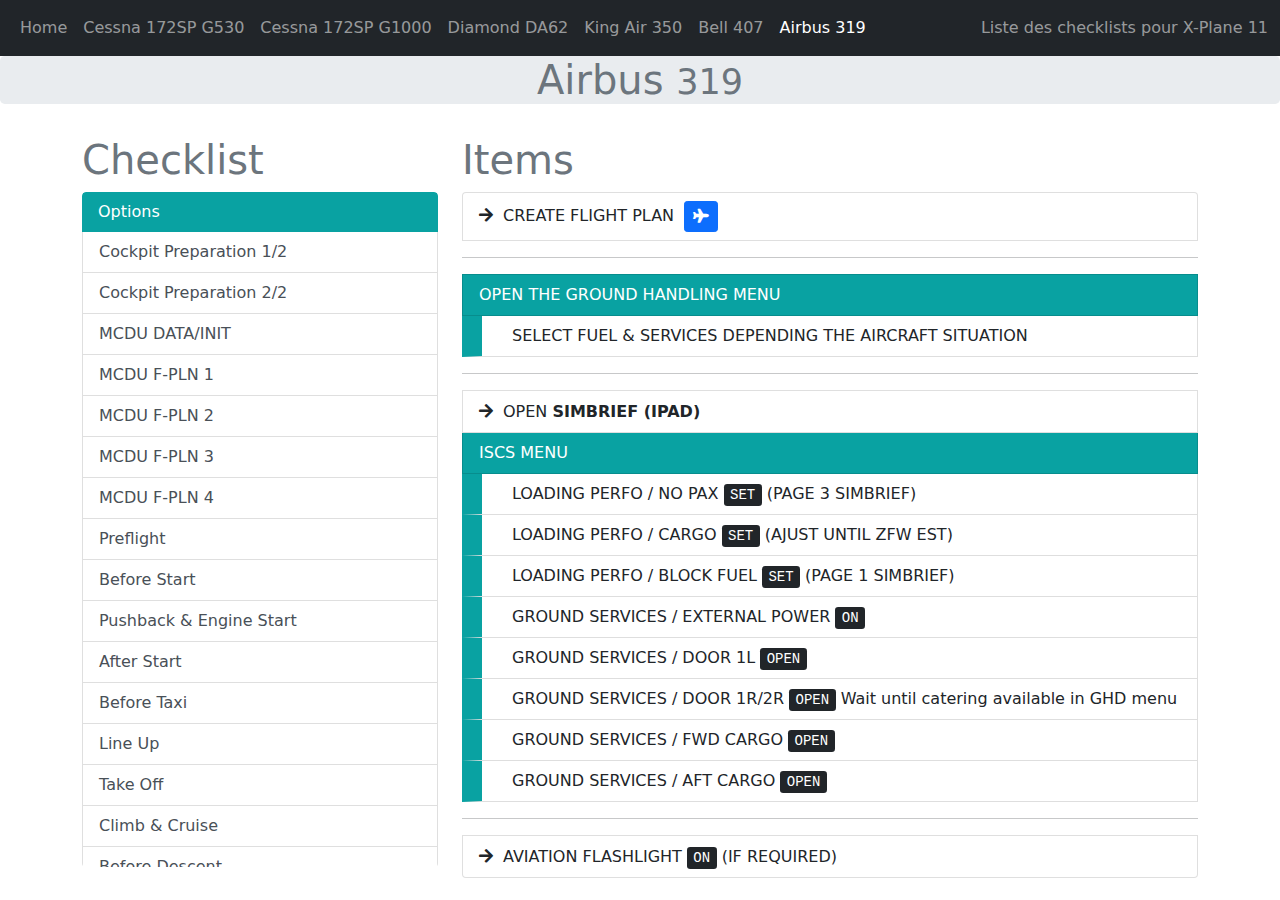
==== commit 289240bb: "Update airbus319.html" ====
--- a/airbus319.html
+++ b/airbus319.html
@@ -47,8 +47,7 @@
 					<a class="list-group-item list-group-item-action" data-bs-toggle="list" href="#list-before-taxi">Before Taxi</a>
 					<a class="list-group-item list-group-item-action" data-bs-toggle="list" href="#list-lineup">Line Up</a>
 					<a class="list-group-item list-group-item-action" data-bs-toggle="list" href="#list-take-off">Take Off</a>
-					<a class="list-group-item list-group-item-action" data-bs-toggle="list" href="#list-climb">Climb</a>
-					<a class="list-group-item list-group-item-action" data-bs-toggle="list" href="#list-cruise">Cruise</a>
+					<a class="list-group-item list-group-item-action" data-bs-toggle="list" href="#list-climb-cruise">Climb & Cruise</a>
 					<a class="list-group-item list-group-item-action" data-bs-toggle="list" href="#list-before-descent">Before Descent</a>
 					<a class="list-group-item list-group-item-action" data-bs-toggle="list" href="#list-descent">Descent</a>
 					<a class="list-group-item list-group-item-action" data-bs-toggle="list" href="#list-approach">Approach</a>
@@ -334,23 +333,14 @@
 					</div>
 					<div class="tab-pane" id="list-climb-cruise">
 						<ul class="list-group">
-							<li class="list-group-item">160-170 KIAS <kbd>TORQUE 80 </kbd></li>
-							<li class="list-group-item">PROPELLER LEVERS <kbd>1600 RPM</kbd></li>
- 							<hr>
-							<li class="list-group-item titre-et-element-primaire">CLIMBING SPEEDS</li>
-							<li class="list-group-item element-primaire">170 KIAS <kbd>0 TO 10,000 </kbd></li>
-							<li class="list-group-item element-primaire">160 KIAS <kbd>10,000 TO 15,000 </kbd></li>
-							<li class="list-group-item element-primaire">150 KIAS <kbd>15,000 TO 20,000 </kbd></li>
-							<li class="list-group-item element-primaire">140 KIAS <kbd>20,000 TO 25,000 </kbd></li>
-							<li class="list-group-item element-primaire">130 KIAS <kbd>25,000 TO 30,000 </kbd></li>
-							<li class="list-group-item element-primaire">120 KIAS <kbd>30,000 TO 35,000 </kbd></li>
-							<hr>
-							<li class="list-group-item titre-et-element-primaire">GENERAL RULES TRANSITION LEVEL (CLIMB)</li>
-							<li class="list-group-item element-primaire">BARO <kbd>SET STANDARD</kbd></li>
-							<hr>
-							<li class="list-group-item titre-et-element-primaire">CRUISE</li>
-							<li class="list-group-item element-primaire">TORQUE <kbd>85</kbd></li>
-							<li class="list-group-item element-primaire list-group-item-danger">AUTOFEATHER <kbd>OFF </kbd></li>
+							<li class="list-group-item titre-et-element-primaire">GENERAL RULES (PASSING 10000 FT)</li>
+							<li class="list-group-item element-primaire element-lumiere">LAND <kbd>OFF</kbd> (1 clic)</li>
+							<li class="list-group-item element-primaire">SEATBELTS <kbd>OFF</kbd></li>
+							<li class="list-group-item titre-et-element-primaire">QNH FLASHING (PASSING TRANSITION ALT)</li>
+							<li class="list-group-item element-primaire">BARO <kbd>PUSH</kbd> TO STD</li>
+							<li class="list-group-item titre-et-element-primaire">MCDU (PROG / REPORT / "T/D"</li>
+							<li class="list-group-item element-primaire">60 NM BEFORE TOD <kbd>METAR CHECK </kbd></li>
+							<li class="list-group-item element-primaire">60 NM BEFORE TOD <kbd>FIND APPROACH CHART AGAINST WIND</kbd></li>
 						</ul>
 					</div>
 					<div class="tab-pane" id="list-descent">
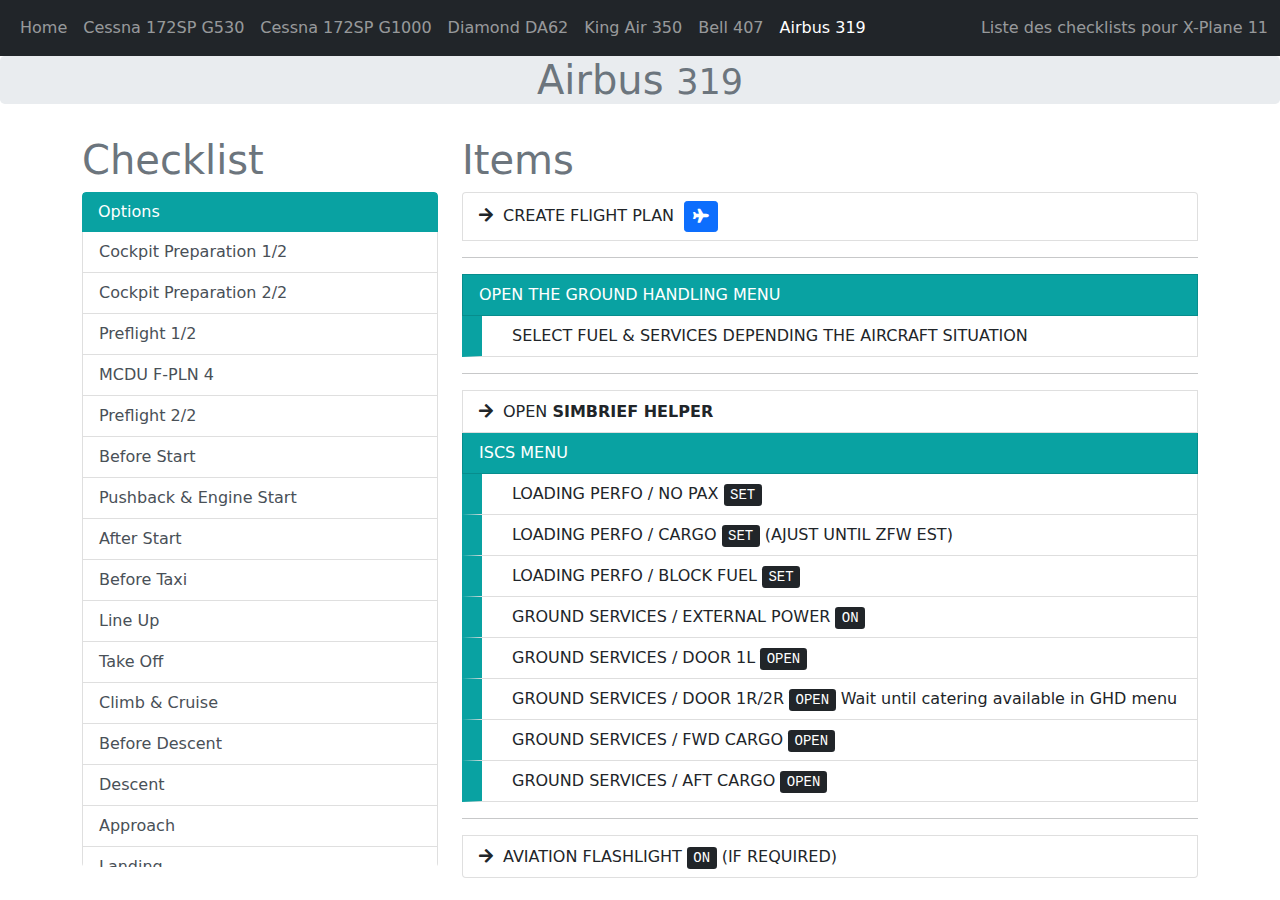
==== commit 68e1b0c0: "Important changements" ====
--- a/airbus319.html
+++ b/airbus319.html
@@ -35,12 +35,9 @@
 					<a class="list-group-item list-group-item-action active" data-bs-toggle="list" href="#list-option">Options</a>
 					<a class="list-group-item list-group-item-action" data-bs-toggle="list" href="#list-cockpit-prepar1">Cockpit Preparation 1/2</a>
 					<a class="list-group-item list-group-item-action" data-bs-toggle="list" href="#list-cockpit-prepar2">Cockpit Preparation 2/2</a>
-					<a class="list-group-item list-group-item-action" data-bs-toggle="list" href="#list-cockpit-MCDU-data-init">MCDU DATA/INIT</a>
-					<a class="list-group-item list-group-item-action" data-bs-toggle="list" href="#list-cockpit-MCDU-f-pln1">MCDU F-PLN 1</a>
-					<a class="list-group-item list-group-item-action" data-bs-toggle="list" href="#list-cockpit-MCDU-f-pln2">MCDU F-PLN 2</a>
-					<a class="list-group-item list-group-item-action" data-bs-toggle="list" href="#list-cockpit-MCDU-f-pln3">MCDU F-PLN 3</a>
+					<a class="list-group-item list-group-item-action" data-bs-toggle="list" href="#list-cockpit-preflight1">Preflight 1/2</a>
 					<a class="list-group-item list-group-item-action" data-bs-toggle="list" href="#list-cockpit-MCDU-sec-rad-init-perf">MCDU F-PLN 4</a>
-					<a class="list-group-item list-group-item-action" data-bs-toggle="list" href="#list-cockpit-preflight">Preflight</a>
+					<a class="list-group-item list-group-item-action" data-bs-toggle="list" href="#list-cockpit-preflight2">Preflight 2/2</a>
 					<a class="list-group-item list-group-item-action" data-bs-toggle="list" href="#list-before-start">Before Start</a>
 					<a class="list-group-item list-group-item-action" data-bs-toggle="list" href="#list-pushback-engine-start">Pushback & Engine Start</a>
 					<a class="list-group-item list-group-item-action" data-bs-toggle="list" href="#list-after-start">After Start</a>
@@ -67,11 +64,11 @@
 							<li class="list-group-item titre-et-element-primaire">OPEN THE GROUND HANDLING MENU</li>
 							<li class="list-group-item element-primaire">SELECT FUEL & SERVICES DEPENDING THE AIRCRAFT SITUATION</li>
 							<hr>
-							<li class="list-group-item titre-sans-element-primaire">OPEN <strong>SIMBRIEF (IPAD)</strong></li>
+							<li class="list-group-item titre-sans-element-primaire">OPEN <strong>SIMBRIEF HELPER</strong></li>
 							<li class="list-group-item titre-et-element-primaire">ISCS MENU</li>
-							<li class="list-group-item element-primaire">LOADING PERFO / NO PAX <kbd>SET</kbd> (PAGE 3 SIMBRIEF)</li>
+							<li class="list-group-item element-primaire">LOADING PERFO / NO PAX <kbd>SET</kbd></li>
 							<li class="list-group-item element-primaire">LOADING PERFO / CARGO <kbd>SET</kbd> (AJUST UNTIL ZFW EST)</li>
-							<li class="list-group-item element-primaire">LOADING PERFO / BLOCK FUEL <kbd>SET</kbd> (PAGE 1 SIMBRIEF)</li>
+							<li class="list-group-item element-primaire">LOADING PERFO / BLOCK FUEL <kbd>SET</kbd></li>
 							<li class="list-group-item element-primaire">GROUND SERVICES / EXTERNAL POWER <kbd>ON</kbd></li>
 							<li class="list-group-item element-primaire">GROUND SERVICES / DOOR 1L <kbd>OPEN</kbd></li>
 							<li class="list-group-item element-primaire">GROUND SERVICES / DOOR 1R/2R <kbd>OPEN</kbd> Wait until catering available in GHD menu</li>
@@ -108,7 +105,7 @@
 							<li class="list-group-item element-primaire">GND CTL <kbd>ON</kbd></li>
 							<li class="list-group-item element-primaire list-group-item-danger">ADIRS DATA <kbd>STS</kbd></li>
 							<li class="list-group-item element-primaire list-group-item-danger">ADIRS SYS <kbd>1</kbd></li>
-							<li class="list-group-item element-primaire">ADIRS 1 & 2 & 3 <kbd>BAT</kbd></li>
+							<li class="list-group-item element-primaire">IR1 & IR2 & IR3 <kbd>NAV</kbd></li>
 							<li class="list-group-item titre-et-element-primaire">OVERHEAD CENTER (BOTTOM TO TOP)</li>
 							<li class="list-group-item element-primaire element-lumiere">NAV & LOGO <kbd>1 </kbd></li>
 							<li class="list-group-item element-primaire">OVHD INTEG LIGHT	<kbd>BRT</kbd></li>
@@ -122,83 +119,23 @@
 							<li class="list-group-item titre-sans-element-primaire">DOING WALK AROUND CHECK</li>
 						</ul>
 					</div>
-					<div class="tab-pane" id="list-cockpit-MCDU-data-init">
+					<div class="tab-pane" id="list-cockpit-preflight1">
 						<ul class="list-group">
 							<li class="list-group-item">FCU MODE SELECT <kbd>PLAN</kbd></li>
 							<li class="list-group-item">FCU ZOOM SELECT <kbd>10</kbd></li>
 							<li class="list-group-item">FCU DISPLAY SELECT <kbd>CSTR</kbd> (CONSTRAINTS)</li>
-							<li class="list-group-item titre-sans-element-primaire">OPEN <strong>SIMBRIEF (IPAD)</strong></li>
-							<li class="list-group-item titre-sans-element-primaire">OPEN MCDU AND <strong class="important">ENTERING USING KEYBOARD</strong></li>
-							<li class="list-group-item titre-et-element-primaire">MCDU (DATA)</li>
-							<li class="list-group-item">CURRENT PAGE <kbd>CHECK ENGINE TYPE</kbd> & <kbd>DATABASE</kbd></li>
-							<li class="list-group-item titre-et-element-primaire">MCDU (INIT) INIT A; SIMBRIEF P.1</li>
-							<li class="list-group-item">FROM/TO <kbd>DEPARTURE/ARRIVAL</kbd></li>
-							<li class="list-group-item">ALTN <kbd>ALTERNATE AIRPORT</kbd></li>
-							<li class="list-group-item">FLT NBR <kbd>FLIGHT NUMBER</kbd></li>
-							<li class="list-group-item">COST INDEX <kbd>CI</kbd></li>
-							<li class="list-group-item">CRZ FL <kbd>FL STEPS</kbd></li>
-							<li class="list-group-item">ALIGN IRS <kbd>PRESS</kbd></li>
-						</ul>
-					</div>
-					<div class="tab-pane" id="list-cockpit-MCDU-f-pln1">
-						<ul class="list-group">
-							<li class="list-group-item important">F-PLN KEY (GO TOP F-PLN); AIR PORT KEY (GO BOTTOM F-PLN)</li>
-							<li class="list-group-item titre-et-element-primaire">MCDU (F-PLN) (INSERT DEPARTURE) SIMBRIEF P.2</li>
-							<li class="list-group-item">DEPARTURE AIRPORT <kbd>PRESS TWICE</kbd></li>
-							<li class="list-group-item">RUNWAY SELECT <kbd>PRESS</kbd></li>
-							<li class="list-group-item">SIDS SELECT <kbd>PRESS</kbd> (IF REQUIRED)</li>
-							<li class="list-group-item">TRANSIT SELECT <kbd>PRESS</kbd>	(IF REQUIRED)</li>
-							<li class="list-group-item">F-PLN <kbd>PRESS</kbd> & INSERT <kbd>PRESS</kbd></li>
-							<li class="list-group-item titre-et-element-primaire">MCDU (F-PLN) (INSERT WAYPOINT) SIMBRIEF P.2</li>
-							<li class="list-group-item">ARROW UP <kbd>PRESS</kbd> (UNTIL F-PLN DISCONTINUITY)</li>
-							<li class="list-group-item">ENTERING WAYPOINT AND CLIC <kbd>LEFT</kbd></li>
-							<li class="list-group-item">INSERT <kbd>PRESS</kbd></li>
-							<li class="list-group-item important">A GOOD PRACTICE ARE ENTERING TWO WAYPOINTS; THEN INSERT IT</li>
-							<li class="list-group-item titre-et-element-primaire">MCDU (F-PLN) (DELETING WAYPOINT)</li>
-							<li class="list-group-item">ARROW UP <kbd>PRESS</kbd> (UNTIL WAYPOINT TO DELETE)</li>
-							<li class="list-group-item">CLR <kbd>CLIC</kbd></li>
-							<li class="list-group-item">CLIC <kbd>LEFT</kbd> TO THE DESIRED WAYPOINT</li>
-							<li class="list-group-item">INSERT <kbd>PRESS</kbd></li>
-						</ul>
-					</div>
-					<div class="tab-pane" id="list-cockpit-MCDU-f-pln2">
-						<ul class="list-group">
-							<li class="list-group-item titre-et-element-primaire">MCDU (F-PLN) (INSERT AIRWAYS) SIMBRIEF P.2</li>
-							<li class="list-group-item important">EXAMPLE: P600 FENIK L612 LAKEY</li>
-							<li class="list-group-item">ARROW UP <kbd>PRESS</kbd> (UNTIL LAST WAYPOINT)</li>
-							<li class="list-group-item">CLIC <kbd>LEFT</kbd> (NEAR THE LAST WAYPOINT)</li>
-							<li class="list-group-item">AIRWAYS <kbd>PRESS</kbd></li>
-							<li class="list-group-item">ENTERING P600 <kbd>CLIC VIA</kbd></li>
-							<li class="list-group-item">ENTERING FENIK <kbd>CLIC TO</kbd></li>
-							<li class="list-group-item">ENTERING L612 <kbd>CLIC VIA</kbd></li>
-							<li class="list-group-item">ENTERING LAKEY <kbd>CLIC TO</kbd></li>
-							<li class="list-group-item">RETURN <kbd>PRESS</kbd></li>
-							<li class="list-group-item titre-et-element-primaire">MCDU (F-PLN) (INSERT ARRIVAL) SIMBRIEF P.2</li>
-							<li class="list-group-item">ARRIVAL AIRPORT <kbd>PRESS</kbd></li>
-							<li class="list-group-item">ARRIVAL <kbd>PRESS</kbd></li>
-							<li class="list-group-item">RUNWAY SELECT <kbd>PRESS</kbd> (SELECT <span class="important fw-bold">RNV</span> OR <span class="important fw-bold">ILS</span> RUNWAY)</li>
-							<li class="list-group-item">STAR SELECT <kbd>PRESS</kbd>	(IF REQUIRED)</li>
-							<li class="list-group-item">VIA SELECT <kbd>PRESS</kbd>	(IF REQUIRED)</li>
-							<li class="list-group-item">TRANSIT SELECT <kbd>PRESS</kbd>	(IF REQUIRED)</li>
-							<li class="list-group-item">F-PLN <kbd>PRESS</kbd> & INSERT <kbd>PRESS</kbd></li>
-						</ul>
-					</div>
-					<div class="tab-pane" id="list-cockpit-MCDU-f-pln3">
-						<ul class="list-group">
-							<li class="list-group-item titre-et-element-primaire">MCDU (F-PLN) (REMOVING DISC & MANUAL)</li>
-							<li class="list-group-item">ARROW UP <kbd>PRESS</kbd> (UNTIL MANUAL)</li>
-							<li class="list-group-item">CLR <kbd>CLIC</kbd></li>
-							<li class="list-group-item">CLIC <kbd>LEFT</kbd> TO THE MANUAL WAYPOINT</li>
-							<li class="list-group-item">INSERT <kbd>PRESS</kbd></li>
-							<li class="list-group-item">ARROW UP <kbd>PRESS</kbd> (UNTIL F-PLN DISCONTINUITY)</li>
-							<li class="list-group-item">CLR <kbd>CLIC</kbd></li>
-							<li class="list-group-item">CLIC <kbd>LEFT</kbd> TO THE DISCONTINUITY</li>
-							<li class="list-group-item">INSERT <kbd>PRESS</kbd></li>
-							<li class="list-group-item titre-et-element-primaire">MCDU (F-PLN) (VERIFYING ROUTE)</li>
-							<li class="list-group-item">F-PLN <kbd>PRESS</kbd></li>
-							<li class="list-group-item">ARROW UP <kbd>PRESS</kbd> THRU VERIFICATION</li>
-							<li class="list-group-item">CHECK ON THE NAVIGATION DISPLAY IF ROUTE OK</li>
-							<li class="list-group-item">CHECK ALL CONSTRAINTS ALTITUDE WITHIN MAPS</li>
+							<hr>
+							<li class="list-group-item titre-et-element-primaire">INSERTING FLIGHT PLAN USING MCDU (FMC)</li>
+							<li class="list-group-item element-primaire">INSERTING MCDU <kbd>DATA</kbd><button type="button" class="btn btn-primary btn-sm" data-bs-toggle="modal" data-bs-target="#modal-enter-mcdu-data"><i class="fas fa-keyboard"></i></button></li>
+							<li class="list-group-item element-primaire">INSERTING MCDU <kbd>INIT</kbd> (A)<button type="button" class="btn btn-primary btn-sm" data-bs-toggle="modal" data-bs-target="#modal-enter-mcdu-inita"><i class="fas fa-keyboard"></i></button></li>
+							<li class="list-group-item element-primaire">INSERTING MCDU <kbd>F-PLN</kbd> DEPARTURE<button type="button" class="btn btn-primary btn-sm" data-bs-toggle="modal" data-bs-target="#modal-enter-mcdu-fpln-departure"><i class="fas fa-keyboard"></i></button></li>
+							<li class="list-group-item element-primaire">INSERTING MCDU <kbd>F-PLN</kbd> WAYPOINTS<button type="button" class="btn btn-primary btn-sm" data-bs-toggle="modal" data-bs-target="#modal-enter-mcdu-fpln-waypoints"><i class="fas fa-keyboard"></i></button></li>
+							<li class="list-group-item element-primaire">INSERTING MCDU <kbd>F-PLN</kbd> AIRWAYS<button type="button" class="btn btn-primary btn-sm" data-bs-toggle="modal" data-bs-target="#modal-enter-mcdu-fpln-airways"><i class="fas fa-keyboard"></i></button></li>
+							<li class="list-group-item element-primaire">INSERTING MCDU <kbd>F-PLN</kbd> ARRIVAL<button type="button" class="btn btn-primary btn-sm" data-bs-toggle="modal" data-bs-target="#modal-enter-mcdu-fpln-arrival"><i class="fas fa-keyboard"></i></button></li>
+							<li class="list-group-item element-primaire">INSERTING MCDU <kbd>F-PLN</kbd> VALIDATION<button type="button" class="btn btn-primary btn-sm" data-bs-toggle="modal" data-bs-target="#modal-enter-mcdu-fpln-validation"><i class="fas fa-keyboard"></i></button></li>
+							<li class="list-group-item element-primaire">INSERTING MCDU <kbd>SEC F-PLN</kbd> COPY PRIMARY F-PLN<button type="button" class="btn btn-primary btn-sm" data-bs-toggle="modal" data-bs-target="#modal-enter-mcdu-secfpln"><i class="fas fa-keyboard"></i></button></li>
+							<hr>
+							<li class="list-group-item titre-sans-element-primaire">SAVING/LOADING MCDU FLIGHT PLAN<button type="button" class="btn btn-primary btn-sm" data-bs-toggle="modal" data-bs-target="#modal-enter-mcdu-managing"><i class="fas fa-file-import"></i></button></li>
 						</ul>
 					</div>
 					<div class="tab-pane" id="list-cockpit-MCDU-sec-rad-init-perf">
@@ -222,7 +159,7 @@
 							<li class="list-group-item">FLEX TO TEMP <kbd>PRESS</kbd> FROM FLEX TEMP INFO</li>
 						</ul>
 					</div>
-					<div class="tab-pane" id="list-cockpit-preflight">
+					<div class="tab-pane" id="list-cockpit-preflight2">
 						<ul class="list-group">
 							<li class="list-group-item">SEATBELTS <kbd>AUTO</kbd></li>
 							<li class="list-group-item">NO SMOKING <kbd>AUTO</kbd></li>
@@ -340,7 +277,7 @@
 							<li class="list-group-item element-primaire">BARO <kbd>PUSH</kbd> TO STD</li>
 							<li class="list-group-item titre-et-element-primaire">MCDU (PROG / REPORT / "T/D"</li>
 							<li class="list-group-item element-primaire">60 NM BEFORE TOD <kbd>METAR CHECK </kbd></li>
-							<li class="list-group-item element-primaire">60 NM BEFORE TOD <kbd>FIND APPROACH CHART AGAINST WIND</kbd></li>
+							<li class="list-group-item element-primaire">60 NM BEFORE TOD <kbd>FIND APPROACH CHART</kbd></li>
 						</ul>
 					</div>
 					<div class="tab-pane" id="list-descent">
@@ -440,49 +377,231 @@
 			</div>
 		</div>
 	</div>
-	<!-- 	modal insert Garmion 530 RNAV or ILS here -->						
-	<div class="modal" id="modal-enter-garmin-G530-rnav" tabindex="-1">
-		<div class="modal-dialog modal-dialog-centered modal-dialog-scrollable">
-	    <div class="modal-content">
-	      <div class="modal-header">
-	        <h5 class="modal-title">INSERTING GARMIN G530 DATA</h5>
-	      </div>
-	      <div class="modal-body">
-					<ul class="list-group">
-						<li class="list-group-item list-group-item-danger">Toujours saisir l'aéroport de départ et destination au début de la séquence de saisi</li>
-						<li class="list-group-item list-group-item-danger">Ensuite entrer la SID, la ROUTE puis la STAR</li>
-						<hr>
-						<li class="list-group-item titre-et-element-primaire">Pour détruire un waypoint ou un item</li>
-						<li class="list-group-item element-primaire">Appuyez sur le gros bouton <kbd>CRSR</kbd> pour être en surbrillance</li>
-						<li class="list-group-item element-primaire">Tournez le gros bouton <kbd>CRSR</kbd> pour choisir un waypoint</li>
-						<li class="list-group-item element-primaire">Appuyez sur <kbd>CLR</kbd> + <kbd>ENT</kbd></li>
-						<hr>
-						<li class="list-group-item"><code>Cyhu/24r dct megtu naskk cyul/06r</code></li>
-						<li class="list-group-item titre-fonce">Saisir cyhu (Aéroport de départ)</li>
-						<li class="list-group-item">Appuyez longuement sur <kbd>CLR</kbd></li>
-						<li class="list-group-item">Appuyez sur <kbd>FPL</kbd></li>
-						<li class="list-group-item">Appuyez sur <kbd>MENU</kbd></li>
-						<li class="list-group-item">Utilisez un bouton <kbd>CRSR</kbd> et sélectionner « delete flight plan » + <kbd>ENT</kbd></li>
-						<li class="list-group-item">Si cyhu n’est pas inscrit, appuyez longuement sur <kbd>CLR</kbd> puis faire <kbd>FPL</kbd></li>
-						<li class="list-group-item">Assurez vous que cyhu est en surbrillance (sinon appuyez sur le bouton <kbd>CRSR</kbd>)</li>
-						<li class="list-group-item">Tournez le gros bouton <kbd>CRSR</kbd> pour choisir une ligne vierge en bas</li>
-						<li class="list-group-item titre-fonce">Saisir cyul (Aéroport d'arrivée)</li>
-						<li class="list-group-item">Tournez le petit bouton <kbd>CRSR</kbd> pour choisir la premiere</li>
-						<li class="list-group-item">Tournez le gros bouton <kbd>CRSR</kbd> pour faire la lettre suivante</li>
-						<li class="list-group-item">Lorsque le mot cyul est inscrit + <kbd>ENT (2 fois)</kbd></li>
-						<li class="list-group-item">Assurez vous que cyul est en surbrillance, ce qui permet d'insérer un point avant ce dernier</li>
-						<li class="list-group-item titre-fonce">Saisir la route megtu ET naskk</li>
-						<li class="list-group-item">Procédez à la saisie sur le mot cyul (ne pas s'en faire car cela n'effacera pas cyul)</li>
-						<li class="list-group-item titre-fonce">Procédure d'arrivée STAR</li>
-						<li class="list-group-item">Assurez vous que cyul est en surbrillance</li>
-						<li class="list-group-item">Appuyez sur <kbd>PROC</kbd></li>
-						<li class="list-group-item">Utilisez un bouton <kbd>CRSR</kbd> et sélectionner « select approach » + <kbd>ENT</kbd></li>
-						<li class="list-group-item titre-fonce">RNAV</li>
-						<li class="list-group-item">Utilisez un bouton <kbd>CRSR</kbd> et sélectionner « rnv06r gps » + <kbd>ENT</kbd></li>
-						<li class="list-group-item">Utilisez un bouton <kbd>CRSR</kbd> et sélectionner « vectors » + <kbd>ENT (2 fois)</kbd></li>
-						<li class="list-group-item titre-fonce">ILS</li>
-						<li class="list-group-item">Utilisez un bouton <kbd>CRSR</kbd> et sélectionner « ils06r » + <kbd>ENT</kbd></li>
-						<li class="list-group-item">Utilisez un bouton <kbd>CRSR</kbd> et sélectionner « vectors » + <kbd>ENT (2 fois)</kbd></li>
+	<!-- 	modal insert MCDU (DATA) data -->						
+	<div class="modal" id="modal-enter-mcdu-data" tabindex="-1">
+		<div class="modal-dialog modal-dialog-centered modal-dialog-scrollable modal-lg">
+	    <div class="modal-content">
+	      <div class="modal-header">
+	        <h5 class="modal-title">INSERTING MCDU (DATA)</h5>
+	      </div>
+	      <div class="modal-body">
+					<ul class="list-group">
+						<li class="list-group-item titre-sans-element-primaire">OPEN <strong>SIMBRIEF HELPER</strong></li>
+						<li class="list-group-item list-group-item-danger">Cliquer sur la fenêtre du MCDU du commandant</li>
+						<hr>
+						<li class="list-group-item">Cliquez sur le bouton <kbd>DATA</kbd></li>
+						<li class="list-group-item">Cliquez sur le bouton à gauche de A/C STATUS</li>
+						<li class="list-group-item">Vérifier que le moteur est adhéquat pour le type d'avion</li>
+						<li class="list-group-item">Vérifier que la base Airac active est celle que l'on désire utiliser</li>
+					</ul>
+	      </div>
+	      <div class="modal-footer">
+	        <button type="button" class="btn btn-secondary" data-bs-dismiss="modal">Close</button>
+	      </div>
+	    </div>
+		</div>
+	</div>
+	<!-- 	modal insert MCDU (INIT A) data -->						
+	<div class="modal" id="modal-enter-mcdu-inita" tabindex="-1">
+		<div class="modal-dialog modal-dialog-centered modal-dialog-scrollable modal-lg">
+	    <div class="modal-content">
+	      <div class="modal-header">
+	        <h5 class="modal-title">INSERTING MCDU (INIT) A</h5>
+	      </div>
+	      <div class="modal-body">
+					<ul class="list-group">
+						<li class="list-group-item titre-sans-element-primaire">OPEN <strong>SIMBRIEF HELPER</strong></li>
+						<li class="list-group-item list-group-item-danger">En laissant la souris sur la zone DE LA FENÊTRE du MCDU affiché, on peut saisir des données à l'aide du clavier</li>
+						<hr>
+						<li class="list-group-item">Cliquez sur le bouton <kbd>INIT</kbd></li>
+						<li class="list-group-item"><code>INFO DE LA ROUTE: NO:VOE2266; CI:12; FL STEPS: 0300</code></li>
+						<li class="list-group-item"><code>EXEMPLE DE ROUTE: LFRS/03 LUGE3N LUGEN UM616 TUPAR UM184 CNA UN863 SECHE SECH6T LFBO/32L</code></li>
+						<li class="list-group-item"><code>AÉROPORT ALTERN.: LEBL</code></li>
+						<hr>
+						<li class="list-group-item">Tapez LFRS/LFBO et cliquez sur le bouton à droite de FROM/TO (aéroport de départ / aéroport de destination)</li>
+						<li class="list-group-item">Tapez LEBL et cliquez sur le bouton à gauche de ALTN/CO ROUTE (aéroport alternatif)</li>
+						<li class="list-group-item">Tapez VOE2266 et cliquez sur le bouton à gauche de FLT NBR (numéro de vol)</li>
+						<li class="list-group-item">Tapez 12 et cliquez sur le bouton à gauche de COST INDEX (CI = Cost Index)</li>
+						<li class="list-group-item">Tapez 300 et cliquez sur le bouton à gauche de CRZ FL/TEMP (Altitude de croisière qui est 30,000 pieds)</li>
+						<li class="list-group-item">cliquez sur le bouton à droite de ALIGN IRS (Pour aligner les ADIRS)</li>
+					</ul>
+	      </div>
+	      <div class="modal-footer">
+	        <button type="button" class="btn btn-secondary" data-bs-dismiss="modal">Close</button>
+	      </div>
+	    </div>
+		</div>
+	</div>
+	<!-- 	modal insert MCDU (F-PLN) DEPARTURE data -->						
+	<div class="modal" id="modal-enter-mcdu-fpln-departure" tabindex="-1">
+		<div class="modal-dialog modal-dialog-centered modal-dialog-scrollable modal-lg">
+	    <div class="modal-content">
+	      <div class="modal-header">
+	        <h5 class="modal-title">INSERTING MCDU (F-PLN) DEPARTURE</h5>
+	      </div>
+	      <div class="modal-body">
+					<ul class="list-group">
+						<li class="list-group-item list-group-item-danger">L'utilisation de la touche <kbd><i class="fas fa-long-arrow-alt-up"></i></kbd> ou <kbd><i class="fas fa-long-arrow-alt-down"></i></kbd> permet la sélection d'élément d'une liste</li>
+						<hr>
+						<li class="list-group-item">Cliquez sur le bouton <kbd>F-PLN</kbd></li>
+						<li class="list-group-item"><code>EXEMPLE DE ROUTE: LFRS/03 LUGE3N LUGEN UM616 TUPAR UM184 CNA UN863 SECHE SECH6T LFBO/32L</code></li>
+						<hr>
+						<li class="list-group-item">cliquez sur le bouton à gauche de LFRS (Pour accéder aux données de départ)</li>
+						<li class="list-group-item">cliquez sur le bouton à gauche de DEPARTURE (Pour accéder aux informations de départ)</li>
+						<li class="list-group-item">Sélectionnez la piste 03 dans la liste des RWY puis cliquez sur le bouton à sa gauche</li>
+						<li class="list-group-item">Sélectionnez LUGE3N dans la liste des SIDS puis cliquez sur le bouton à sa gauche (cliquez NO SID si pas de SID)</li>
+						<li class="list-group-item">cliquez sur le bouton à droite de NONE (aucune transition, sinon choisir une transition)</li>
+						<li class="list-group-item">cliquez sur le bouton à gauche de F-PLN (pour insérer les informations dans un mode temporaire)</li>
+						<li class="list-group-item">cliquez sur le bouton à droite de INSERT* (pour insérer les informations dans le MCDU)</li>
+					</ul>
+	      </div>
+	      <div class="modal-footer">
+	        <button type="button" class="btn btn-secondary" data-bs-dismiss="modal">Close</button>
+	      </div>
+	    </div>
+		</div>
+	</div>
+	<!-- 	modal insert MCDU (F-PLN) WAYPOINTS data -->						
+	<div class="modal" id="modal-enter-mcdu-fpln-waypoints" tabindex="-1">
+		<div class="modal-dialog modal-dialog-centered modal-dialog-scrollable modal-lg">
+	    <div class="modal-content">
+	      <div class="modal-header">
+	        <h5 class="modal-title">INSERTING MCDU (F-PLN) WAYPOINTS</h5>
+	      </div>
+	      <div class="modal-body">
+					<ul class="list-group">
+						<li class="list-group-item list-group-item-danger">L'utilisation de la touche <kbd><i class="fas fa-long-arrow-alt-up"></i></kbd> ou <kbd><i class="fas fa-long-arrow-alt-down"></i></kbd> permet la sélection d'élément d'une liste</li>
+						<hr>
+						<li class="list-group-item"><code>EXEMPLE DE ROUTE: CYUL/24L DCT BOBKI DCT MELTI DCT TORNI RAGID3 CYYZ/23</code></li>
+						<hr>
+						<li class="list-group-item">Cliquez sur le bouton <kbd>AIR PORT</kbd> (pour accéder au bas du plan de vol)</li>
+						<li class="list-group-item">Tapez BOBKI</li>
+						<li class="list-group-item">cliquez sur le bouton à gauche de F-PLN DISCONTINUITY (Pour insérer des waypoints)</li>
+						<li class="list-group-item">Tapez MELTI</li>
+						<li class="list-group-item">cliquez sur le bouton à gauche de F-PLN DISCONTINUITY (Pour insérer des waypoints)</li>
+						<li class="list-group-item">cliquez sur le bouton à droite de INSERT* (pour insérer les informations dans le MCDU)</li>
+						<li class="list-group-item list-group-item-danger">N.B: Il est bon de sauvegarder à tous les deux insertions</li>
+						<li class="list-group-item">Tapez TORNI</li>
+						<li class="list-group-item">cliquez sur le bouton à gauche de F-PLN DISCONTINUITY (Pour insérer des waypoints)</li>
+						<li class="list-group-item">cliquez sur le bouton à droite de INSERT* (pour insérer les informations dans le MCDU)</li>
+						<hr>
+						<li class="list-group-item titre-et-element-primaire">POUR ENLEVER UN WAYPOINT OU UN ITEM</li>
+						<li class="list-group-item">Appuyez sur le bouton <kbd>CLR</kbd></li>
+						<li class="list-group-item">Ensuite on utilise le bouton à gauche ou à droite d'un waypoint ou d'item pour sa destruction
+					</ul>
+	      </div>
+	      <div class="modal-footer">
+	        <button type="button" class="btn btn-secondary" data-bs-dismiss="modal">Close</button>
+	      </div>
+	    </div>
+		</div>
+	</div>
+	<!-- 	modal insert MCDU (F-PLN) AIRWAYS data -->						
+	<div class="modal" id="modal-enter-mcdu-fpln-airways" tabindex="-1">
+		<div class="modal-dialog modal-dialog-centered modal-dialog-scrollable modal-lg">
+	    <div class="modal-content">
+	      <div class="modal-header">
+	        <h5 class="modal-title">INSERTING MCDU (F-PLN) AIRWAYS</h5>
+	      </div>
+	      <div class="modal-body">
+					<ul class="list-group">
+						<li class="list-group-item list-group-item-danger">L'utilisation de la touche <kbd><i class="fas fa-long-arrow-alt-up"></i></kbd> ou <kbd><i class="fas fa-long-arrow-alt-down"></i></kbd> permet la sélection d'élément d'une liste</li>
+						<hr>
+						<li class="list-group-item"><code>EXEMPLE DE ROUTE: LFRS/03 LUGE3N LUGEN UM616 TUPAR UM184 CNA UN863 SECHE SECH6T LFBO/32L</code></li>
+						<hr>
+						<li class="list-group-item">Cliquez sur le bouton <kbd>AIR PORT</kbd> (pour accéder au bas du plan de vol)</li>
+						<li class="list-group-item">cliquez sur le bouton à gauche de LUGEN (Pour insérer des airways)</li>
+						<li class="list-group-item">Cliquez sur le bouton à droite de AIRWAYS</li>
+						<li class="list-group-item">Tapez UM616 et cliquez sur le bouton à gauche de VIA</li>
+						<li class="list-group-item">Tapez TUPAR et cliquez sur le bouton à droite de TO</li>
+						<li class="list-group-item">Tapez UM184 et cliquez sur le bouton à gauche de VIA</li>
+						<li class="list-group-item">Tapez CNA et cliquez sur le bouton à droite de TO</li>
+						<li class="list-group-item">Tapez UN863 et cliquez sur le bouton à gauche de VIA</li>
+						<li class="list-group-item">Tapez SECHE et cliquez sur le bouton à droite de TO</li>
+						<li class="list-group-item">cliquez sur le bouton à droite de INSERT* (pour insérer les informations dans le MCDU)</li>
+						<hr>
+						<li class="list-group-item titre-et-element-primaire">POUR ENLEVER UN AIRWAYS OU UN ITEM</li>
+						<li class="list-group-item">Appuyez sur le bouton <kbd>CLR</kbd></li>
+						<li class="list-group-item">Ensuite on utilise le bouton à gauche ou à droite d'un airway ou d'item pour sa destruction
+					</ul>
+	      </div>
+	      <div class="modal-footer">
+	        <button type="button" class="btn btn-secondary" data-bs-dismiss="modal">Close</button>
+	      </div>
+	    </div>
+		</div>
+	</div>
+	<!-- 	modal insert MCDU (F-PLN) ARRIVAL data -->						
+	<div class="modal" id="modal-enter-mcdu-fpln-arrival" tabindex="-1">
+		<div class="modal-dialog modal-dialog-centered modal-dialog-scrollable modal-lg">
+	    <div class="modal-content">
+	      <div class="modal-header">
+	        <h5 class="modal-title">INSERTING MCDU (F-PLN) ARRIVAL</h5>
+	      </div>
+	      <div class="modal-body">
+					<ul class="list-group">
+						<li class="list-group-item list-group-item-danger">L'utilisation de la touche <kbd><i class="fas fa-long-arrow-alt-up"></i></kbd> ou <kbd><i class="fas fa-long-arrow-alt-down"></i></kbd> permet la sélection d'élément d'une liste</li>
+						<hr>
+						<li class="list-group-item"><code>EXEMPLE DE ROUTE: LFRS/03 LUGE3N LUGEN UM616 TUPAR UM184 CNA UN863 SECHE SECH6T LFBO/32L</code></li>
+						<hr>
+						<li class="list-group-item">Cliquez sur le bouton <kbd>AIR PORT</kbd> (pour accéder au bas du plan de vol)</li>
+						<li class="list-group-item">cliquez sur le bouton à gauche de LFBO (Pour accéder aux données de d'arrivée)</li>
+						<li class="list-group-item">cliquez sur le bouton à droite de ARRIVAL (Pour accéder aux informations de d'arrivée)</li>
+						<li class="list-group-item">Sélectionnez l'approche RNV32L dans la liste des APPR puis cliquez sur le bouton à sa gauche</li>
+						<li class="list-group-item">Sélectionnez la stars SECH6T dans la liste des STARS puis cliquez sur le bouton à sa gauche</li>
+						<li class="list-group-item">Sélectionnez le vias NO VIA dans la liste des VIAS puis cliquez sur le bouton à sa gauche</li>
+						<li class="list-group-item">Sélectionnez le trans NONE dans la liste des VIAS puis cliquez sur le bouton à sa gauche  (aucune transition, sinon choisir une transition)</li>
+						<li class="list-group-item">cliquez sur le bouton à gauche de F-PLN (pour insérer les informations dans un mode temporaire)</li>
+						<li class="list-group-item">cliquez sur le bouton à droite de INSERT* (pour insérer les informations dans le MCDU)</li>
+					</ul>
+	      </div>
+	      <div class="modal-footer">
+	        <button type="button" class="btn btn-secondary" data-bs-dismiss="modal">Close</button>
+	      </div>
+	    </div>
+		</div>
+	</div>
+	<!-- 	modal insert MCDU (F-PLN) VALIDATION data -->						
+	<div class="modal" id="modal-enter-mcdu-fpln-validation" tabindex="-1">
+		<div class="modal-dialog modal-dialog-centered modal-dialog-scrollable modal-lg">
+	    <div class="modal-content">
+	      <div class="modal-header">
+	        <h5 class="modal-title">INSERTING MCDU (F-PLN) VALIDATION</h5>
+	      </div>
+	      <div class="modal-body">
+					<ul class="list-group">
+						<li class="list-group-item list-group-item-danger">L'utilisation de la touche <kbd><i class="fas fa-long-arrow-alt-up"></i></kbd> ou <kbd><i class="fas fa-long-arrow-alt-down"></i></kbd> permet la sélection d'élément d'une liste</li>
+						<hr>
+						<li class="list-group-item"><code>EXEMPLE DE ROUTE: LFRS/03 LUGE3N LUGEN UM616 TUPAR UM184 CNA UN863 SECHE SECH6T LFBO/32L</code></li>
+						<hr>
+						<li class="list-group-item">Cliquez sur le bouton <kbd>F-PLN</kbd> (pour accéder au haut du plan de vol)</li>
+						<li class="list-group-item">Utilisez la touche <kbd><i class="fas fa-long-arrow-alt-down"></i></kbd> pour afficher le tout premier point de la route</li>
+						<li class="list-group-item">Utilisez la touche <kbd><i class="fas fa-long-arrow-alt-up"></i></kbd> pour valider chacun des points avec le plan de vol ou les cartes d'aéroport</li>
+						<li class="list-group-item">Enlevez les points MANUAL ou F-PLN DISCONTINUITY</li>
+					</ul>
+	      </div>
+	      <div class="modal-footer">
+	        <button type="button" class="btn btn-secondary" data-bs-dismiss="modal">Close</button>
+	      </div>
+	    </div>
+		</div>
+	</div>
+	<!-- 	modal insert MCDU (SEC F-PLN) data -->						
+	<div class="modal" id="modal-enter-mcdu-secfpln" tabindex="-1">
+		<div class="modal-dialog modal-dialog-centered modal-dialog-scrollable modal-lg">
+	    <div class="modal-content">
+	      <div class="modal-header">
+	        <h5 class="modal-title">INSERTING MCDU (SEC F-PLN) COPY</h5>
+	      </div>
+	      <div class="modal-body">
+					<ul class="list-group">
+						<li class="list-group-item list-group-item-danger">L'utilisation de la touche <kbd><i class="fas fa-long-arrow-alt-up"></i></kbd> ou <kbd><i class="fas fa-long-arrow-alt-down"></i></kbd> permet la sélection d'élément d'une liste</li>
+						<hr>
+						<li class="list-group-item">Cliquez sur le bouton <kbd>SEC F-PLN</kbd></li>
+						<li class="list-group-item"><code>EXEMPLE DE ROUTE: LFRS/03 LUGE3N LUGEN UM616 TUPAR UM184 CNA UN863 SECHE SECH6T LFBO/32L</code></li>
+						<hr>
+						<li class="list-group-item">Cliquez sur le bouton à gauche de COPY ACTIVE (pour copier un plan de vol)</li>
+						<li class="list-group-item">On peut par exemple remplacer la piste 32L par 32R... Etc...</li>
 					</ul>
 	      </div>
 	      <div class="modal-footer">
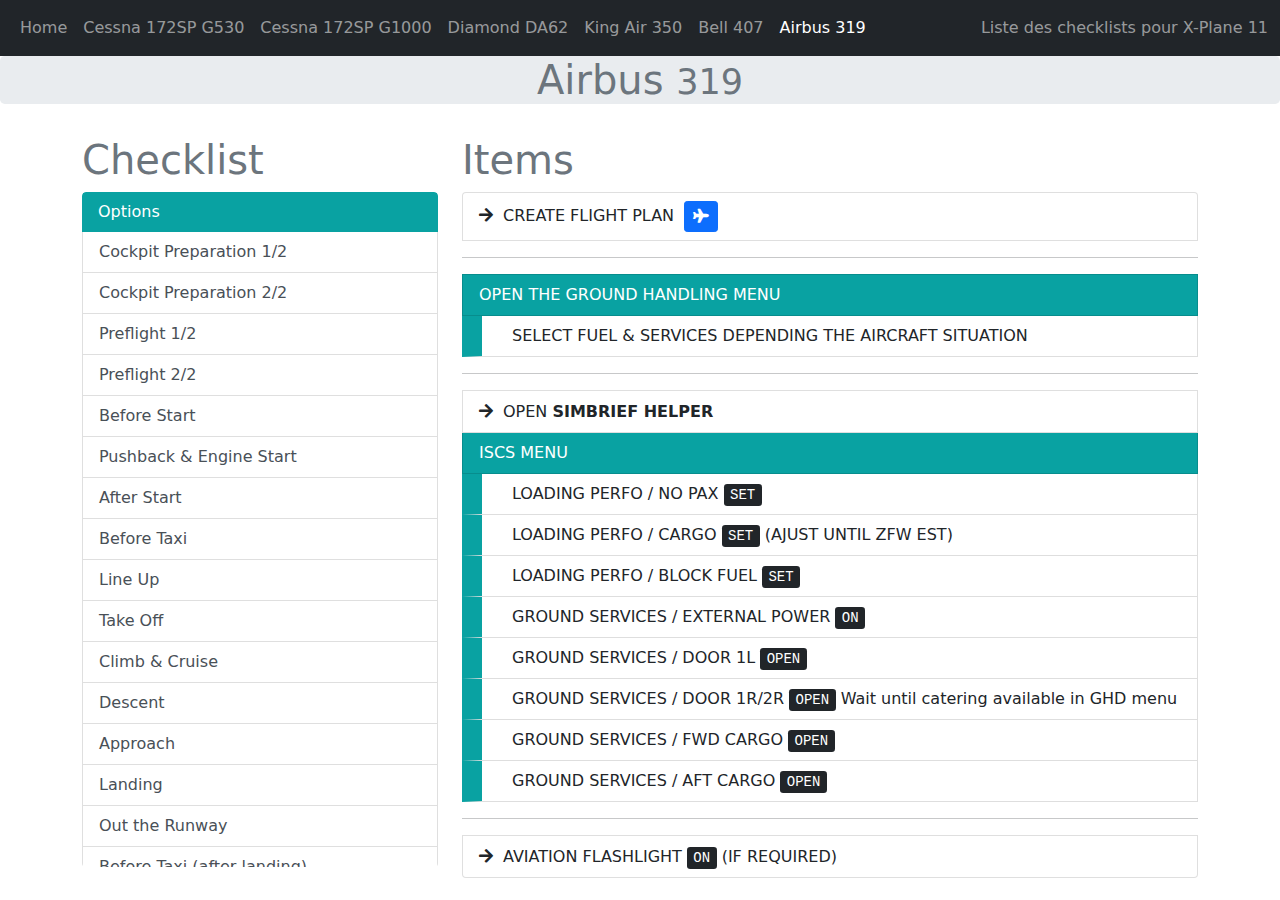
==== commit 939f7aa0: "final" ====
--- a/airbus319.html
+++ b/airbus319.html
@@ -36,7 +36,6 @@
 					<a class="list-group-item list-group-item-action" data-bs-toggle="list" href="#list-cockpit-prepar1">Cockpit Preparation 1/2</a>
 					<a class="list-group-item list-group-item-action" data-bs-toggle="list" href="#list-cockpit-prepar2">Cockpit Preparation 2/2</a>
 					<a class="list-group-item list-group-item-action" data-bs-toggle="list" href="#list-cockpit-preflight1">Preflight 1/2</a>
-					<a class="list-group-item list-group-item-action" data-bs-toggle="list" href="#list-cockpit-MCDU-sec-rad-init-perf">MCDU F-PLN 4</a>
 					<a class="list-group-item list-group-item-action" data-bs-toggle="list" href="#list-cockpit-preflight2">Preflight 2/2</a>
 					<a class="list-group-item list-group-item-action" data-bs-toggle="list" href="#list-before-start">Before Start</a>
 					<a class="list-group-item list-group-item-action" data-bs-toggle="list" href="#list-pushback-engine-start">Pushback & Engine Start</a>
@@ -45,10 +44,10 @@
 					<a class="list-group-item list-group-item-action" data-bs-toggle="list" href="#list-lineup">Line Up</a>
 					<a class="list-group-item list-group-item-action" data-bs-toggle="list" href="#list-take-off">Take Off</a>
 					<a class="list-group-item list-group-item-action" data-bs-toggle="list" href="#list-climb-cruise">Climb & Cruise</a>
-					<a class="list-group-item list-group-item-action" data-bs-toggle="list" href="#list-before-descent">Before Descent</a>
 					<a class="list-group-item list-group-item-action" data-bs-toggle="list" href="#list-descent">Descent</a>
 					<a class="list-group-item list-group-item-action" data-bs-toggle="list" href="#list-approach">Approach</a>
 					<a class="list-group-item list-group-item-action" data-bs-toggle="list" href="#list-landing">Landing</a>
+					<a class="list-group-item list-group-item-action" data-bs-toggle="list" href="#list-out-the-runway">Out the Runway</a>
 					<a class="list-group-item list-group-item-action" data-bs-toggle="list" href="#list-before-taxi">Before Taxi (after landing)</a>
 					<a class="list-group-item list-group-item-action" data-bs-toggle="list" href="#list-parking">Parking</a>
 					<a class="list-group-item list-group-item-action" data-bs-toggle="list" href="#list-securing">Securing Aircraft</a>
@@ -107,11 +106,12 @@
 							<li class="list-group-item element-primaire list-group-item-danger">ADIRS SYS <kbd>1</kbd></li>
 							<li class="list-group-item element-primaire">IR1 & IR2 & IR3 <kbd>NAV</kbd></li>
 							<li class="list-group-item titre-et-element-primaire">OVERHEAD CENTER (BOTTOM TO TOP)</li>
-							<li class="list-group-item element-primaire element-lumiere">NAV & LOGO <kbd>1 </kbd></li>
+							<li class="list-group-item element-primaire element-lumiere">NAV & LOGO <kbd>1</kbd></li>
 							<li class="list-group-item element-primaire">OVHD INTEG LIGHT	<kbd>BRT</kbd></li>
 							<li class="list-group-item element-primaire">DOME LIGHT	<kbd>BRT</kbd> (1 clic)</li>
 							<li class="list-group-item element-primaire">ANN LT	<kbd>TEST</kbd> (and after, 1 clic)</li>
 							<li class="list-group-item element-primaire">APU FIRE <kbd>TEST</kbd></li>
+							<li class="list-group-item element-primaire">RADIO PANELS (3x) <kbd>ON</kbd></li>
 							<li class="list-group-item titre-et-element-primaire">ECAM SYSTEM CHECK</li>
 							<li class="list-group-item element-primaire">HYD <kbd>PRESS</kbd> (CHECK HYDRAULIC LEVEL)</li>
 							<li class="list-group-item element-primaire">ENG <kbd>PRESS</kbd> (CHECK OIL LEVEL)</li>
@@ -121,48 +121,29 @@
 					</div>
 					<div class="tab-pane" id="list-cockpit-preflight1">
 						<ul class="list-group">
-							<li class="list-group-item">FCU MODE SELECT <kbd>PLAN</kbd></li>
-							<li class="list-group-item">FCU ZOOM SELECT <kbd>10</kbd></li>
-							<li class="list-group-item">FCU DISPLAY SELECT <kbd>CSTR</kbd> (CONSTRAINTS)</li>
-							<hr>
 							<li class="list-group-item titre-et-element-primaire">INSERTING FLIGHT PLAN USING MCDU (FMC)</li>
 							<li class="list-group-item element-primaire">INSERTING MCDU <kbd>DATA</kbd><button type="button" class="btn btn-primary btn-sm" data-bs-toggle="modal" data-bs-target="#modal-enter-mcdu-data"><i class="fas fa-keyboard"></i></button></li>
-							<li class="list-group-item element-primaire">INSERTING MCDU <kbd>INIT</kbd> (A)<button type="button" class="btn btn-primary btn-sm" data-bs-toggle="modal" data-bs-target="#modal-enter-mcdu-inita"><i class="fas fa-keyboard"></i></button></li>
+							<li class="list-group-item element-primaire">INSERTING MCDU <kbd>INIT</kbd> <kbd>A</kbd><button type="button" class="btn btn-primary btn-sm" data-bs-toggle="modal" data-bs-target="#modal-enter-mcdu-inita"><i class="fas fa-keyboard"></i></button></li>
 							<li class="list-group-item element-primaire">INSERTING MCDU <kbd>F-PLN</kbd> DEPARTURE<button type="button" class="btn btn-primary btn-sm" data-bs-toggle="modal" data-bs-target="#modal-enter-mcdu-fpln-departure"><i class="fas fa-keyboard"></i></button></li>
 							<li class="list-group-item element-primaire">INSERTING MCDU <kbd>F-PLN</kbd> WAYPOINTS<button type="button" class="btn btn-primary btn-sm" data-bs-toggle="modal" data-bs-target="#modal-enter-mcdu-fpln-waypoints"><i class="fas fa-keyboard"></i></button></li>
 							<li class="list-group-item element-primaire">INSERTING MCDU <kbd>F-PLN</kbd> AIRWAYS<button type="button" class="btn btn-primary btn-sm" data-bs-toggle="modal" data-bs-target="#modal-enter-mcdu-fpln-airways"><i class="fas fa-keyboard"></i></button></li>
-							<li class="list-group-item element-primaire">INSERTING MCDU <kbd>F-PLN</kbd> ARRIVAL<button type="button" class="btn btn-primary btn-sm" data-bs-toggle="modal" data-bs-target="#modal-enter-mcdu-fpln-arrival"><i class="fas fa-keyboard"></i></button></li>
+							<li class="list-group-item element-primaire">INSERTING MCDU <kbd>F-PLN</kbd> ARRIVAL<button type="button" class="btn btn-primary btn-sm" data-bs-toggle="modal" data-bs-target="#modal-enter-mcdu-fpln-arrival"><i class="fas fa-keyboard"></i></button> <span class="tresimportant">(BYPASS FOR ANY LONG TRIP)</span></li>
 							<li class="list-group-item element-primaire">INSERTING MCDU <kbd>F-PLN</kbd> VALIDATION<button type="button" class="btn btn-primary btn-sm" data-bs-toggle="modal" data-bs-target="#modal-enter-mcdu-fpln-validation"><i class="fas fa-keyboard"></i></button></li>
 							<li class="list-group-item element-primaire">INSERTING MCDU <kbd>SEC F-PLN</kbd> COPY PRIMARY F-PLN<button type="button" class="btn btn-primary btn-sm" data-bs-toggle="modal" data-bs-target="#modal-enter-mcdu-secfpln"><i class="fas fa-keyboard"></i></button></li>
-							<hr>
-							<li class="list-group-item titre-sans-element-primaire">SAVING/LOADING MCDU FLIGHT PLAN<button type="button" class="btn btn-primary btn-sm" data-bs-toggle="modal" data-bs-target="#modal-enter-mcdu-managing"><i class="fas fa-file-import"></i></button></li>
-						</ul>
-					</div>
-					<div class="tab-pane" id="list-cockpit-MCDU-sec-rad-init-perf">
-						<ul class="list-group">
-							<li class="list-group-item titre-et-element-primaire">MCDU (SEC F-PLN) (TO BE COMPLETED)</li>
-							<li class="list-group-item titre-et-element-primaire">MCDU (RAD NAV)</li>
-							<li class="list-group-item">CHECK THAT ALL FREQ ARE CORRECT WITHIN MAPS</li>
-							<li class="list-group-item titre-et-element-primaire">MCDU (INIT) INIT B</span></li>
-							<li class="list-group-item important">N.B: PRESS LEFT KEY IF NOT INIT B PAGE</li>
-							<li class="list-group-item titre-sans-element-primaire">ISCS MENU (LOADING PERFO)</li>
-							<li class="list-group-item">ZFW/ZFWCG <kbd>PRESS</kbd> (FROM AIRCRAFT LOADING PAYLOD INFO)</li>
-							<li class="list-group-item">BLOCK FUEL <kbd>PRESS</kbd> (FROM AIRCRAFT BLOCK FUEL INFO)</li>
-							<li class="list-group-item titre-et-element-primaire">MCDU (PERF)</li>
-							<li class="list-group-item titre-sans-element-primaire">ISCS MENU (LOADING PERFO)</li>
-							<li class="list-group-item important">IN TO PERFORMANCE, SELECT S/F CONFIG</li>
-							<li class="list-group-item">V1 <kbd>PRESS</kbd> (FROM TO PERFORMANCE INFO)</li>
-							<li class="list-group-item">VR <kbd>PRESS</kbd> (FROM TO PERFORMANCE INFO)</li>
-							<li class="list-group-item">V2 <kbd>PRESS</kbd> (FROM TO PERFORMANCE INFO)</li>
-							<li class="list-group-item">TRANS ALT <kbd>PRESS</kbd> (18000 NA; 6000 EU FROM TO PERFORMANCE INFO)</li>
-							<li class="list-group-item">FLAPS/THS <kbd>PRESS</kbd> FROM S/F CONFIG & THS INFO</li>
-							<li class="list-group-item">FLEX TO TEMP <kbd>PRESS</kbd> FROM FLEX TEMP INFO</li>
+							<li class="list-group-item element-primaire">INSERTING MCDU <kbd>RAD NAV</kbd><button type="button" class="btn btn-primary btn-sm" data-bs-toggle="modal" data-bs-target="#modal-enter-mcdu-radnav"><i class="fas fa-keyboard"></i></button></li>
+							<li class="list-group-item element-primaire">INSERTING MCDU <kbd>INIT</kbd> <kbd>B</kbd><button type="button" class="btn btn-primary btn-sm" data-bs-toggle="modal" data-bs-target="#modal-enter-mcdu-initb"><i class="fas fa-keyboard"></i></button></li>
+							<li class="list-group-item element-primaire">INSERTING MCDU <kbd>PROG</kbd> <kbd>B</kbd><button type="button" class="btn btn-primary btn-sm" data-bs-toggle="modal" data-bs-target="#modal-enter-mcdu-prog"><i class="fas fa-keyboard"></i></button></li>
+							<li class="list-group-item element-primaire">INSERTING MCDU <kbd>PERF</kbd> <kbd>B</kbd><button type="button" class="btn btn-primary btn-sm" data-bs-toggle="modal" data-bs-target="#modal-enter-mcdu-perf"><i class="fas fa-keyboard"></i></button></li>
+							<hr>
+							<li class="list-group-item titre-et-element-primaire">MANAGIN FLIGHT PLAN</li>
+							<li class="list-group-item element-primaire">SAVING AND LOADING FMS FLIGHT PLAN<button type="button" class="btn btn-primary btn-sm" data-bs-toggle="modal" data-bs-target="#modal-managing-flight-plan"><i class="fas fa-keyboard"></i></button></li>
 						</ul>
 					</div>
 					<div class="tab-pane" id="list-cockpit-preflight2">
 						<ul class="list-group">
 							<li class="list-group-item">SEATBELTS <kbd>AUTO</kbd></li>
 							<li class="list-group-item">NO SMOKING <kbd>AUTO</kbd></li>
+							<li class="list-group-item">EMER EXIT LT <kbd>ARM</kbd> (1 clic)</li>
 							<li class="list-group-item">FUEL PUMPS (6) <kbd>ON</kbd></li>
 							<li class="list-group-item">APU MASTER <kbd>ON</kbd></li>
 							<li class="list-group-item"><i class="fas fa-circle-notch fa-spin"></i>&nbsp;&nbsp;("WAIT UNTIL FLAPS OPEN (ECAM APU)")</li>
@@ -181,8 +162,12 @@
 					<div class="tab-pane" id="list-before-start">
 						<ul class="list-group">
 							<li class="list-group-item titre-sans-element-primaire">CHECK THAT ALL DOORS ARE CLOSE</li>
-							<li class="list-group-item element-lumiere">BEACON <kbd>ON </kbd></li>
+							<li class="list-group-item titre-sans-element-primaire">IN AVITAB, SEARCH FOR THE DEPARTURE AIRPORT ATIS FREQ</li>
+							<li class="list-group-item">ATIS FREQ ON RADIO  <kbd>SET</kbd></li>
 							<li class="list-group-item">BARO DEPARTURE <kbd>SET</kbd></li>
+							<li class="list-group-item">VHF1 BUTTON <kbd>OFF</kbd> (NO WHITE)</li>
+							<hr>
+							<li class="list-group-item element-lumiere">BEACON <kbd>ON</kbd></li>
 							<li class="list-group-item">ALTITUDE <kbd>SET</kbd></li>
 							<li class="list-group-item">FCU MODE SELECT <kbd>ARC</kbd></li>
 							<li class="list-group-item">FCU ZOOM SELECT <kbd>20</kbd></li>
@@ -227,7 +212,7 @@
 							<li class="list-group-item element-lumiere">RUNWAY TURN <kbd>ON</kbd></li>
 							<li class="list-group-item element-lumiere">NOSE LIGHT <kbd>TAXI</kbd></li>
 							<li class="list-group-item titre-sans-element-primaire">CALL FOLOW ME CAR</li>
-							<li class="list-group-item titre-sans-element-primaire">TAXING RUNWAY <kbd>20 KNOTS </kbd></li>
+							<li class="list-group-item titre-sans-element-primaire">TAXING RUNWAY <kbd>20 KNOTS</kbd></li>
 						</ul>
 					</div>
 					<div class="tab-pane" id="list-lineup">
@@ -258,11 +243,11 @@
 							<li class="list-group-item element-primaire">LANDING GEAR <kbd>UP</kbd></li>
 							<li class="list-group-item element-primaire">GROUND SPOILER <kbd>DISARMED</kbd></li>
 							<li class="list-group-item titre-et-element-primaire">FOLLOW FLIGHT DIRECTOR</li>
-							<li class="list-group-item element-primaire">PFD "LVR CLB"</span> <kbd>THROTTLE LEVERS CLB</kbd></li>
+							<li class="list-group-item element-primaire">PFD "LVR CLB" <kbd>THROTTLE LEVERS CLB</kbd></li>
 							<li class="list-group-item element-primaire"><kbd class="pfd-airspeed">-F</kbd> FLAPS <kbd>UP</kbd></li>
 							<li class="list-group-item element-primaire"><kbd class="pfd-airspeed">-S</kbd> FLAPS <kbd>RETRACT</kbd></li>
 							<hr>
-							<li class="list-group-item">AP1 <kbd>ON</kbd></li>
+							<li class="list-group-item">FCU AP1 <kbd>ON</kbd></li>
 							<li class="list-group-item">ECAM CRUISE (TAT) -> 10°C (CLOUDY) <kbd>ENG ICE ON</kbd></li>
 							<li class="list-group-item element-lumiere">RUNWAY TURN <kbd>OFF</kbd></li>
 							<li class="list-group-item element-lumiere">NOSE LIGHT <kbd>OFF</kbd></li>
@@ -270,80 +255,118 @@
 					</div>
 					<div class="tab-pane" id="list-climb-cruise">
 						<ul class="list-group">
+							<li class="list-group-item titre-et-element-primaire">CRUISING</li>
+							<li class="list-group-item element-primaire list-group-item-danger">TCAS <kbd>N</kbd></li>
 							<li class="list-group-item titre-et-element-primaire">GENERAL RULES (PASSING 10000 FT)</li>
 							<li class="list-group-item element-primaire element-lumiere">LAND <kbd>OFF</kbd> (1 clic)</li>
 							<li class="list-group-item element-primaire">SEATBELTS <kbd>OFF</kbd></li>
 							<li class="list-group-item titre-et-element-primaire">QNH FLASHING (PASSING TRANSITION ALT)</li>
 							<li class="list-group-item element-primaire">BARO <kbd>PUSH</kbd> TO STD</li>
-							<li class="list-group-item titre-et-element-primaire">MCDU (PROG / REPORT / "T/D"</li>
-							<li class="list-group-item element-primaire">60 NM BEFORE TOD <kbd>METAR CHECK </kbd></li>
-							<li class="list-group-item element-primaire">60 NM BEFORE TOD <kbd>FIND APPROACH CHART</kbd></li>
+							<hr>
+							<li class="list-group-item titre-et-element-primaire">MCDU (PROG) / REPORT / "T/D" (60 NM before T/D)</li>
+							<li class="list-group-item titre-sans-element-primaire">IN AVITAB, SEARCH FOR THE ARRIVAL AIRPORT ATIS FREQ</li>
+							<li class="list-group-item">ATIS FREQ ON RADIO  <kbd>SET</kbd></li>
+							<li class="list-group-item">VHF1 BUTTON <kbd>ON</kbd> (WHITE)</li>
+							<li class="list-group-item titre-fonce">IF ATIS NOT AVAILABLE BEFORE T/D</li>
+							<li class="list-group-item">IN AVITAB, USE THE WEATHER SECTION</li>
+							<hr>
+							<li class="list-group-item">CHECK & REVIEW <kbd>APPROACH CHARTS</kbd></li>
 						</ul>
 					</div>
 					<div class="tab-pane" id="list-descent">
 						<ul class="list-group">
-							<li class="list-group-item titre-sans-element-primaire titre-et-element-primaire">CHECKLIST PERFORMANCE LANDING</li>
-							<li class="list-group-item titre-sans-element-primaire element-primaire">PRESS SET MARKERS</li>
-							<hr>
-							<li class="list-group-item titre-sans-element-primaire">CHECK VNAV DATA (GARMIN 530)</li>
-							<hr>
-							<li class="list-group-item">ESTABLISH 180 KIAS <kbd>TORQUE 15</kbd></li>
-							<li class="list-group-item list-group-item-danger">SET ALTITUDE DESCENT JUST BEFORE DESCENT</li>
-							<li class="list-group-item element-primaire">DSC (AUTOPILOT) <kbd>ACTIVE</kbd></li>
-							<li class="list-group-item element-primaire list-group-item-danger">AUTOFEATHER <kbd>ON </kbd></li>
-							<hr>
-							<li class="list-group-item titre-et-element-primaire">GENERAL RULES TRANSITION LEVEL (DESCENT)</li>
-							<li class="list-group-item element-primaire titre-sans-element-primaire">OPEN <strong>LITTLE NAVMAP (IPAD)</strong></li>
-							<li class="list-group-item element-primaire">BARO ARRIVAL <kbd>SET</kbd></li>
+							<li class="list-group-item titre-et-element-primaire">AT 5 NM FROM "T/D"</li>
+							<li class="list-group-item element-primaire">ALTITUDE BUTTON <kbd>PUSH</kbd> (One Dot)</li>
+							<li class="list-group-item element-primaire list-group-item-danger">TCAS <kbd>BLW</kbd></li>
+							<hr>
+							<li class="list-group-item titre-et-element-primaire">GENERAL RULES (PASSING 10000 FT)</li>
+							<li class="list-group-item element-primaire element-lumiere">LAND <kbd>ON</kbd> (3 clic)</li>
+							<li class="list-group-item element-primaire">SEATBELTS <kbd>ON</kbd></li>
+							<li class="list-group-item element-primaire">AUTO/BRAKE <kbd>LOW or MED</kbd></li>
+							<li class="list-group-item element-primaire">FCU "LS" <kbd>ON</kbd> (AS REQUIRED)</li>
+							<hr>
+							<li class="list-group-item titre-et-element-primaire">PASSING TRANSITION ALT</li>
+							<li class="list-group-item">VHF1 BUTTON <kbd>ON</kbd> (WHITE)</li>
+							<li class="list-group-item titre-fonce">IF ATIS NOT AVAILABLE</li>
+							<li class="list-group-item">IN AVITAB, USE THE WEATHER SECTION</li>
+							<li class="list-group-item">BARO ARRIVAL <kbd>SET</kbd></li>
+							<hr>
+
 						</ul>
 					</div>
 					<div class="tab-pane" id="list-approach">
 						<ul class="list-group">
-							<li class="list-group-item">CRS ACT (IN CASE ILS ONLY) <kbd>UNTIL LOC</kbd></li>
-							<li class="list-group-item element-lumiere">LANDING LIGHTS <kbd>ON</kbd></li>	
-							<li class="list-group-item">PROPELLER LEVERS <kbd>HIGH RPM</kbd></li>
-							<li class="list-group-item">CONDITION LEVERS <kbd>HIGH IDLE</kbd></li>
-							<li class="list-group-item">APPR <kbd>ACTIVE</kbd></li>
- 							<hr>
-							<li class="list-group-item titre-et-element-primaire">SPEEDS</li>
-							<li class="list-group-item element-primaire">GREEN DOT <kbd>FLAPS 1 </kbd></li>
-							<li class="list-group-item element-primaire">S-SPEED <kbd>GEAR DOWN </kbd></li>
-							<li class="list-group-item element-primaire">S-SPEED <kbd>FLAPS 2 </kbd></li>
-							<li class="list-group-item element-primaire">F-SPEED <kbd>FLAPS 3 </kbd></li>
+							<li class="list-group-item titre-et-element-primaire">AFTER DECEL WAYPOINT</li>
+							<li class="list-group-item element-primaire">GROUND SPOILER <kbd>SET</kbd> (IF FASTER THAN 230 KNOTS)</li>
+							<hr>
+							<li class="list-group-item titre-et-element-primaire">GREEN DOT (PFD)</li>
+							<li class="list-group-item element-primaire">FLAPS <kbd>1</kbd></li>
+							<li class="list-group-item titre-et-element-primaire">RUNWAY IN LINE</li>
+							<li class="list-group-item element-primaire">FCU APPR <kbd>ON</kbd></li>
+							<li class="list-group-item element-primaire">FCU AP2 <kbd>ON</kbd></li>
+							<li class="list-group-item titre-et-element-primaire">S-SPEED (PFD)</li>
+							<li class="list-group-item element-primaire">FLAPS <kbd>2</kbd></li>
+							<li class="list-group-item element-primaire">LANDING GEAR <kbd>DOWN</kbd></li>
+							<li class="list-group-item element-primaire">GROUND SPOILER <kbd>ARMED</kbd></li>
+							<li class="list-group-item element-primaire element-lumiere">NOSE LIGHT <kbd>T.O</kbd></li>
+							<li class="list-group-item titre-et-element-primaire">F-SPEED (PFD)</li>
+							<li class="list-group-item element-primaire">FLAPS <kbd>3</kbd></li>
+							<li class="list-group-item element-primaire">FLAPS <kbd>FULL</kbd></li>
 						</ul>
 					</div>
 					<div class="tab-pane" id="list-landing">
 						<ul class="list-group">
-							<li class="list-group-item titre-et-element-primaire">EXIT RUNWAY</li>
-							<li class="list-group-item element-primaire">FLAPS <kbd>UP </kbd></li>
-							<li class="list-group-item element-primaire element-lumiere">LANDING LIGHTS <kbd>OFF </kbd></li>
-							<li class="list-group-item element-primaire element-lumiere">STROBE LIGHTS <kbd>OFF</kbd></li>	
+							<li class="list-group-item titre-et-element-primaire">PASSING 400 FEET</li>
+							<li class="list-group-item element-primaire">AUTOPILOT <kbd>DISCONNECT</kbd></li>
+							<hr>
+							<li class="list-group-item titre-et-element-primaire">"RETARD RETARD"</li>
+							<li class="list-group-item element-primaire">THROTTLE LEVERS <kbd>IDLE</kbd></li>
+							<li class="list-group-item element-primaire">REVERSE <kbd>FULL</kbd></li>
+							<li class="list-group-item element-primaire">BRAKES <kbd>AS REQUIRED</kbd></li>
+							<hr>
+							<li class="list-group-item titre-et-element-primaire">"AT 70 KTS"</li>
+							<li class="list-group-item element-primaire">REVERSE <kbd>IDLE</kbd></li>
+						</ul>
+					</div>
+					<div class="tab-pane" id="list-out-the-runway">
+						<ul class="list-group">
+							<li class="list-group-item">WEATHER RADAR (SYS) & (PWS) <kbd>OFF</kbd></li>
+							<li class="list-group-item">GROUND SPOILER <kbd>DISARMED</kbd></li>
+							<li class="list-group-item">FLAPS <kbd>UP</kbd></li>
+							<li class="list-group-item">TCAS <kbd>N</kbd></li>
+							<li class="list-group-item element-lumiere">STROBE <kbd>OFF</kbd></li>
+							<li class="list-group-item element-lumiere">LAND <kbd>OFF</kbd></li>
+							<li class="list-group-item list-group-item-danger">APU MASTER <kbd>ON</kbd></li>
+							<li class="list-group-item list-group-item-danger"><i class="fas fa-circle-notch fa-spin"></i>&nbsp;&nbsp;("WAIT UNTIL FLAPS OPEN (ECAM APU)")</li>
+							<li class="list-group-item list-group-item-danger">APU START <kbd>ON</kbd></li>
 						</ul>
 					</div>
 					<div class="tab-pane" id="list-parking">
 						<ul class="list-group">
-							<li class="list-group-item">PARKING BRAKE <kbd>SET </kbd></li>
-							<li class="list-group-item titre-sans-element-primaire">OPEN WINDOWS</li>
-							<li class="list-group-item list-group-item-danger">ENG AUTO <kbd>OFF </kbd></li>
-							<li class="list-group-item">BLEED AIR VALVES <kbd>OFF </kbd></li>
-							<li class="list-group-item">ENVR BLEED AIR NORMAL <kbd>OFF </kbd></li>
-							<li class="list-group-item">AIR CONDITIONING BUTON <kbd>OFF </kbd></li>
-							<li class="list-group-item">AFT BLOWER <kbd>OFF </kbd></li>
-						</ul>
-					</div>
-					<div class="tab-pane" id="list-shutdown">
-						<ul class="list-group">
-							<li class="list-group-item list-group-item-danger">AVIONIC MASTER <kbd>OFF </kbd></li>
-							<li class="list-group-item">INVERTER 1 <kbd>OFF </kbd></li>
-							<li class="list-group-item">INVERTER 2 <kbd>OFF </kbd></li>
-							<li class="list-group-item">CONDITION LEVERS <kbd>CUT OFF </kbd></li>
-							<li class="list-group-item">PROPELLER LEVERS <kbd>FEATHER </kbd></li>
-							<li class="list-group-item element-lumiere">BEACON LIGHTS <kbd>OFF </kbd></li>
-							<li class="list-group-item element-lumiere">TAXI LIGHTS <kbd>OFF </kbd></li>
-							<li class="list-group-item element-lumiere">NAV LIGHTS <kbd>OFF </kbd></li>
-							<li class="list-group-item">L GEN <kbd>OFF </kbd></li>
-							<li class="list-group-item">R GEN <kbd>OFF </kbd></li>
-							<li class="list-group-item">TURBINE < 15% <kbd class="petit">MASTER (BAT) </kbd><kbd class="petit">OFF</kbd></li>
+							<li class="list-group-item list-group-item-danger">PARKING BRAKE <kbd>SET</kbd></li>
+							<li class="list-group-item">APU BLEED <kbd>ON</kbd></li>
+							<li class="list-group-item">ENGINE 1 <kbd>OFF</kbd></li>
+							<li class="list-group-item">ENGINE 2 <kbd>OFF</kbd></li>
+							<li class="list-group-item">TCAS <kbd>STBY</kbd></li>
+							<li class="list-group-item element-lumiere">BEACON <kbd>OFF</kbd></li>
+							<li class="list-group-item element-lumiere">RUNWAY TURN <kbd>OFF</kbd></li>
+							<li class="list-group-item element-lumiere">NOSE LIGHT <kbd>OFF</kbd></li>
+							<li class="list-group-item">SEATBELTS <kbd>OFF</kbd></li>
+							<li class="list-group-item">FUEL PUMPS (6) <kbd>OFF</kbd></li>
+						</ul>
+					</div>
+					<div class="tab-pane" id="list-securing">
+						<ul class="list-group">
+							<li class="list-group-item">ADIRS DATA <kbd>TEST</kbd></li>
+							<li class="list-group-item">ADIRS SYS <kbd>OFF</kbd></li>
+							<li class="list-group-item">IR1 & IR2 & IR3 <kbd>OFF</kbd></li>
+							<li class="list-group-item">APU BLEED <kbd>OFF</kbd></li>
+							<li class="list-group-item">APU MASTER <kbd>OFF</kbd></li>
+							<li class="list-group-item">APU START <kbd>OFF</kbd></li>
+							<li class="list-group-item element-lumiere">NAV & LOGO <kbd>OFF</kbd></li>
+							<li class="list-group-item">NO SMOKING <kbd>OFF</kbd></li>
+							<li class="list-group-item">EMER EXIT LT <kbd>OFF</kbd></li>
+							<li class="list-group-item">BATTERY 1 & 2	<kbd>OFF</kbd></li>
 						</ul>
 					</div>
 				</div>
@@ -386,7 +409,7 @@
 	      </div>
 	      <div class="modal-body">
 					<ul class="list-group">
-						<li class="list-group-item titre-sans-element-primaire">OPEN <strong>SIMBRIEF HELPER</strong></li>
+						<li class="list-group-item titre-sans-element-primaire">Ouvrir <strong>SIMBRIEF HELPER</strong></li>
 						<li class="list-group-item list-group-item-danger">Cliquer sur la fenêtre du MCDU du commandant</li>
 						<hr>
 						<li class="list-group-item">Cliquez sur le bouton <kbd>DATA</kbd></li>
@@ -410,7 +433,6 @@
 	      </div>
 	      <div class="modal-body">
 					<ul class="list-group">
-						<li class="list-group-item titre-sans-element-primaire">OPEN <strong>SIMBRIEF HELPER</strong></li>
 						<li class="list-group-item list-group-item-danger">En laissant la souris sur la zone DE LA FENÊTRE du MCDU affiché, on peut saisir des données à l'aide du clavier</li>
 						<hr>
 						<li class="list-group-item">Cliquez sur le bouton <kbd>INIT</kbd></li>
@@ -550,7 +572,7 @@
 						<li class="list-group-item">Sélectionnez l'approche RNV32L dans la liste des APPR puis cliquez sur le bouton à sa gauche</li>
 						<li class="list-group-item">Sélectionnez la stars SECH6T dans la liste des STARS puis cliquez sur le bouton à sa gauche</li>
 						<li class="list-group-item">Sélectionnez le vias NO VIA dans la liste des VIAS puis cliquez sur le bouton à sa gauche</li>
-						<li class="list-group-item">Sélectionnez le trans NONE dans la liste des VIAS puis cliquez sur le bouton à sa gauche  (aucune transition, sinon choisir une transition)</li>
+						<li class="list-group-item">Sélectionnez le trans NONE dans la liste des TRANS puis cliquez sur le bouton à sa gauche  (aucune transition, sinon choisir une transition)</li>
 						<li class="list-group-item">cliquez sur le bouton à gauche de F-PLN (pour insérer les informations dans un mode temporaire)</li>
 						<li class="list-group-item">cliquez sur le bouton à droite de INSERT* (pour insérer les informations dans le MCDU)</li>
 					</ul>
@@ -573,6 +595,10 @@
 						<li class="list-group-item list-group-item-danger">L'utilisation de la touche <kbd><i class="fas fa-long-arrow-alt-up"></i></kbd> ou <kbd><i class="fas fa-long-arrow-alt-down"></i></kbd> permet la sélection d'élément d'une liste</li>
 						<hr>
 						<li class="list-group-item"><code>EXEMPLE DE ROUTE: LFRS/03 LUGE3N LUGEN UM616 TUPAR UM184 CNA UN863 SECHE SECH6T LFBO/32L</code></li>
+						<hr>
+						<li class="list-group-item">FCU MODE SELECT <kbd>PLAN</kbd></li>
+						<li class="list-group-item">FCU ZOOM SELECT <kbd>10</kbd></li>
+						<li class="list-group-item">FCU DISPLAY SELECT <kbd>CSTR</kbd> (CONSTRAINTS)</li>
 						<hr>
 						<li class="list-group-item">Cliquez sur le bouton <kbd>F-PLN</kbd> (pour accéder au haut du plan de vol)</li>
 						<li class="list-group-item">Utilisez la touche <kbd><i class="fas fa-long-arrow-alt-down"></i></kbd> pour afficher le tout premier point de la route</li>
@@ -610,54 +636,111 @@
 	    </div>
 		</div>
 	</div>
-	<!-- 	modal flight plan here -->						
-	<div class="modal" id="modal-enter-garmin-G530-managing" tabindex="-1">
-		<div class="modal-dialog modal-dialog-centered modal-dialog-scrollable">
-	    <div class="modal-content">
-	      <div class="modal-header">
-	        <h5 class="modal-title">SAVING OR LOADING G530 GARMIN FLIGHT PLAN</h5>
-	      </div>
-	      <div class="modal-body">
-					<ul class="list-group">
-						<li class="list-group-item titre-fonce">SAUVEGARDE DU PLAN DE VOL</li>
-						<li class="list-group-item">Appuyez sur <kbd>FPL</kbd></li>
-						<li class="list-group-item">Appuyez sur <kbd>MENU</kbd></li>
-						<li class="list-group-item">Utilisez un bouton <kbd>CRSR</kbd> et sélectionner « save flight plan » + <kbd>ENT</kbd></li>
-						<li class="list-group-item titre-fonce">CHARGER UN PLAN DE VOL</li>
-						<li class="list-group-item">Appuyez sur <kbd>FPL</kbd></li>
-						<li class="list-group-item">Assurez vous le plan de vol ne soit pas en surbrillance (sinon appuyez sur le bouton <kbd>CRSR</kbd>)</li>
-						<li class="list-group-item">Utilisez le petit bouton <kbd>CRSR</kbd> afin d’afficher la liste des plans de vol sauvegardés</li>
-						<li class="list-group-item">Appuyez sur le bouton <kbd>CRSR</kbd></li>
-						<li class="list-group-item">Utilisez un bouton <kbd>CRSR</kbd> et sélectionnez le plan de vol désiré + <kbd>ENT</kbd></li>
-					</ul>
-	      </div>
-	      <div class="modal-footer">
-	        <button type="button" class="btn btn-secondary" data-bs-dismiss="modal">Close</button>
-	      </div>
-	    </div>
-		</div>
-	</div>
-	<!-- 	modal flight plan here -->						
-	<div class="modal" id="modal-enter-garmin-G530-vnav" tabindex="-1">
-		<div class="modal-dialog modal-dialog-centered modal-dialog-scrollable">
-	    <div class="modal-content">
-	      <div class="modal-header">
-	        <h5 class="modal-title">ENTERING G530 GARMIN VNANV DATA</h5>
-	      </div>
-	      <div class="modal-body">
-					<ul class="list-group">
-						<li class="list-group-item">Appuyez sur <kbd>VNAV</kbd></li>
-						<li class="list-group-item">Assurez d'être en surbrillance (sinon appuyez sur le bouton <kbd>CRSR</kbd></li>
-						<li class="list-group-item">Utilisez le gros bouton <kbd>CRSR</kbd> pour sélectionner un champs de saisie</li>
-						<li class="list-group-item">Utilisez le petit bouton <kbd>CRSR</kbd> pour saisir des données</li>
-						<li class="list-group-item titre-fonce">TARGET ALTITUDE</li>
-						<li class="list-group-item">Choisissez la valeur en pied selon un waypoint ou autres</li>
-						<li class="list-group-item titre-fonce">TARGET POSITION</li>
-						<li class="list-group-item">Choisisez la valeur en NM de la position cible</li>
-						<li class="list-group-item">Choisisez si on doit atteindre cette cible avant (Before) ou après (After)</li>
-						<li class="list-group-item">Choisisez le waypoint cible ou l'aéroport</li>
-						<li class="list-group-item titre-fonce">VS PROFILE</li>
-						<li class="list-group-item">Choisisez la valeur en f/s (idéalement 1000-1500 feet/minutes)</li>
+	<!-- 	modal MCDU radio navigation page here -->						
+	<div class="modal" id="modal-enter-mcdu-radnav" tabindex="-1">
+		<div class="modal-dialog modal-dialog-centered modal-dialog-scrollable modal-lg">
+	    <div class="modal-content">
+	      <div class="modal-header">
+	        <h5 class="modal-title">INSERTING MCDU (RAD NAV)</h5>
+	      </div>
+	      <div class="modal-body">
+					<ul class="list-group">
+						<li class="list-group-item">Vérifier que les fréquences sont telles que prévues</li>
+					</ul>
+	      </div>
+	      <div class="modal-footer">
+	        <button type="button" class="btn btn-secondary" data-bs-dismiss="modal">Close</button>
+	      </div>
+	    </div>
+		</div>
+	</div>
+	<!-- 	modal insert MCDU (INIT B) data -->						
+	<div class="modal" id="modal-enter-mcdu-initb" tabindex="-1">
+		<div class="modal-dialog modal-dialog-centered modal-dialog-scrollable modal-lg">
+	    <div class="modal-content">
+	      <div class="modal-header">
+	        <h5 class="modal-title">INSERTING MCDU (INIT) B</h5>
+	      </div>
+	      <div class="modal-body">
+					<ul class="list-group">
+						<li class="list-group-item titre-sans-element-primaire">Ouvrir le menu  <strong>TOLISS ISCS (LOADING PERFO)</strong></li>
+						<hr>
+						<li class="list-group-item">Cliquez sur le bouton <kbd>INIT</kbd></li>
+						<li class="list-group-item">Cliquez sur le bouton <kbd><i class="fas fa-long-arrow-alt-left"></i></kbd> pour avoir accès à la page B</li>
+						<li class="list-group-item">Tapez la donnée du ZFW (en fraction) suivie du ZFWCG (format ZFW/ZFWCG)</li>
+						<li class="list-group-item">Cliquez sur le bouton droit de ZFW/ZFWCG</li>
+						<li class="list-group-item">Tapez la donnée du BLOCK FUEL (en fraction) </li>
+						<li class="list-group-item">Cliquez sur le bouton droit de BLOCK</li>
+					</ul>
+	      </div>
+	      <div class="modal-footer">
+	        <button type="button" class="btn btn-secondary" data-bs-dismiss="modal">Close</button>
+	      </div>
+	    </div>
+		</div>
+	</div>
+	<!-- 	modal insert MCDU (PROG) data -->						
+	<div class="modal" id="modal-enter-mcdu-prog" tabindex="-1">
+		<div class="modal-dialog modal-dialog-centered modal-dialog-scrollable modal-lg">
+	    <div class="modal-content">
+	      <div class="modal-header">
+	        <h5 class="modal-title">INSERTING MCDU (PROG)</h5>
+	      </div>
+	      <div class="modal-body">
+					<ul class="list-group">
+						<li class="list-group-item">Cliquez sur le bouton <kbd>PROG</kbd></li>
+						<li class="list-group-item">Tapez LFBO32L et cliquez sur le bouton de droit vis-à-vis "TO"</li>
+					</ul>
+	      </div>
+	      <div class="modal-footer">
+	        <button type="button" class="btn btn-secondary" data-bs-dismiss="modal">Close</button>
+	      </div>
+	    </div>
+		</div>
+	</div>
+	<!-- 	modal insert MCDU (PERF) data -->						
+	<div class="modal" id="modal-enter-mcdu-perf" tabindex="-1">
+		<div class="modal-dialog modal-dialog-centered modal-dialog-scrollable modal-lg">
+	    <div class="modal-content">
+	      <div class="modal-header">
+	        <h5 class="modal-title">INSERTING MCDU (PERF)</h5>
+	      </div>
+	      <div class="modal-body">
+					<ul class="list-group">
+						<li class="list-group-item titre-sans-element-primaire">Ouvrir le menu  <strong>TOLISS ISCS (LOADING PERFO)</strong></li>
+						<hr>
+						<li class="list-group-item">Cliquez sur le bouton <kbd>PERF</kbd></li>
+						<li class="list-group-item">Tapez la donnée du V1 puis cliquez le bouton à gauche de V1</li>
+						<li class="list-group-item">Tapez la donnée du V2 puis cliquez le bouton à gauche de V2</li>
+						<li class="list-group-item">Tapez la donnée du V3 puis cliquez le bouton à gauche de V3</li>
+						<li class="list-group-item">Tapez 18000 (North Americ.) ou 6000 (Europe) puis cliquez le bouton à gauche de TRANS ALT</li>
+						<li class="list-group-item">Tapez 1/UP0.5 (En guise d'exemple) puis cliquez le bouton à droite de FLAPS/THS</li>
+						<li class="list-group-item">Tapez la donnée de FLEX TEMP puis cliquez le bouton à droite de FLEX TO TEMP</li>
+					</ul>
+	      </div>
+	      <div class="modal-footer">
+	        <button type="button" class="btn btn-secondary" data-bs-dismiss="modal">Close</button>
+	      </div>
+	    </div>
+		</div>
+	</div>
+	<!-- 	modal managing flight plan here -->						
+	<div class="modal" id="modal-managing-flight-plan" tabindex="-1">
+		<div class="modal-dialog modal-dialog-centered modal-dialog-scrollable modal-lg">
+	    <div class="modal-content">
+	      <div class="modal-header">
+	        <h5 class="modal-title">MANAGING FMS FLIGHT PLAN</h5>
+	      </div>
+	      <div class="modal-body">
+					<ul class="list-group">
+						<li class="list-group-item titre-et-element-primaire">SAUVEGARDE PLAN DE VOL</li>
+						<li class="list-group-item element-primaire">cliquez sur le bouton à droite de SAVE (Pour accéder aux options de sauvegarde)</li>
+						<li class="list-group-item element-primaire">Tapez par exemple CYULCYYZTEST et cliquez sur le bouton à gauche de NAME FOR ACTIVE PLAN</li>
+						<li class="list-group-item element-primaire">cliquez sur le bouton à droite de EXECUTE</li>
+						<hr>
+						<li class="list-group-item titre-et-element-primaire">CHARGEMENT D'UN PLAN DE VOL</li>
+						<li class="list-group-item element-primaire">cliquez sur le bouton à gauche de XP-PLAN LOAD (Pour accéder à la liste des sauvegardes)</li>
+						<li class="list-group-item element-primaire">cliquez sur le bouton à gauche de la sauvegarde choisi</li>
 					</ul>
 	      </div>
 	      <div class="modal-footer">
--- a/css/style.css
+++ b/css/style.css
@@ -35,6 +35,10 @@
 .important
 {
 	color: #0d6efd;
+}
+.tresimportant
+{
+	color: red;
 }
 kbd.petit
 {
